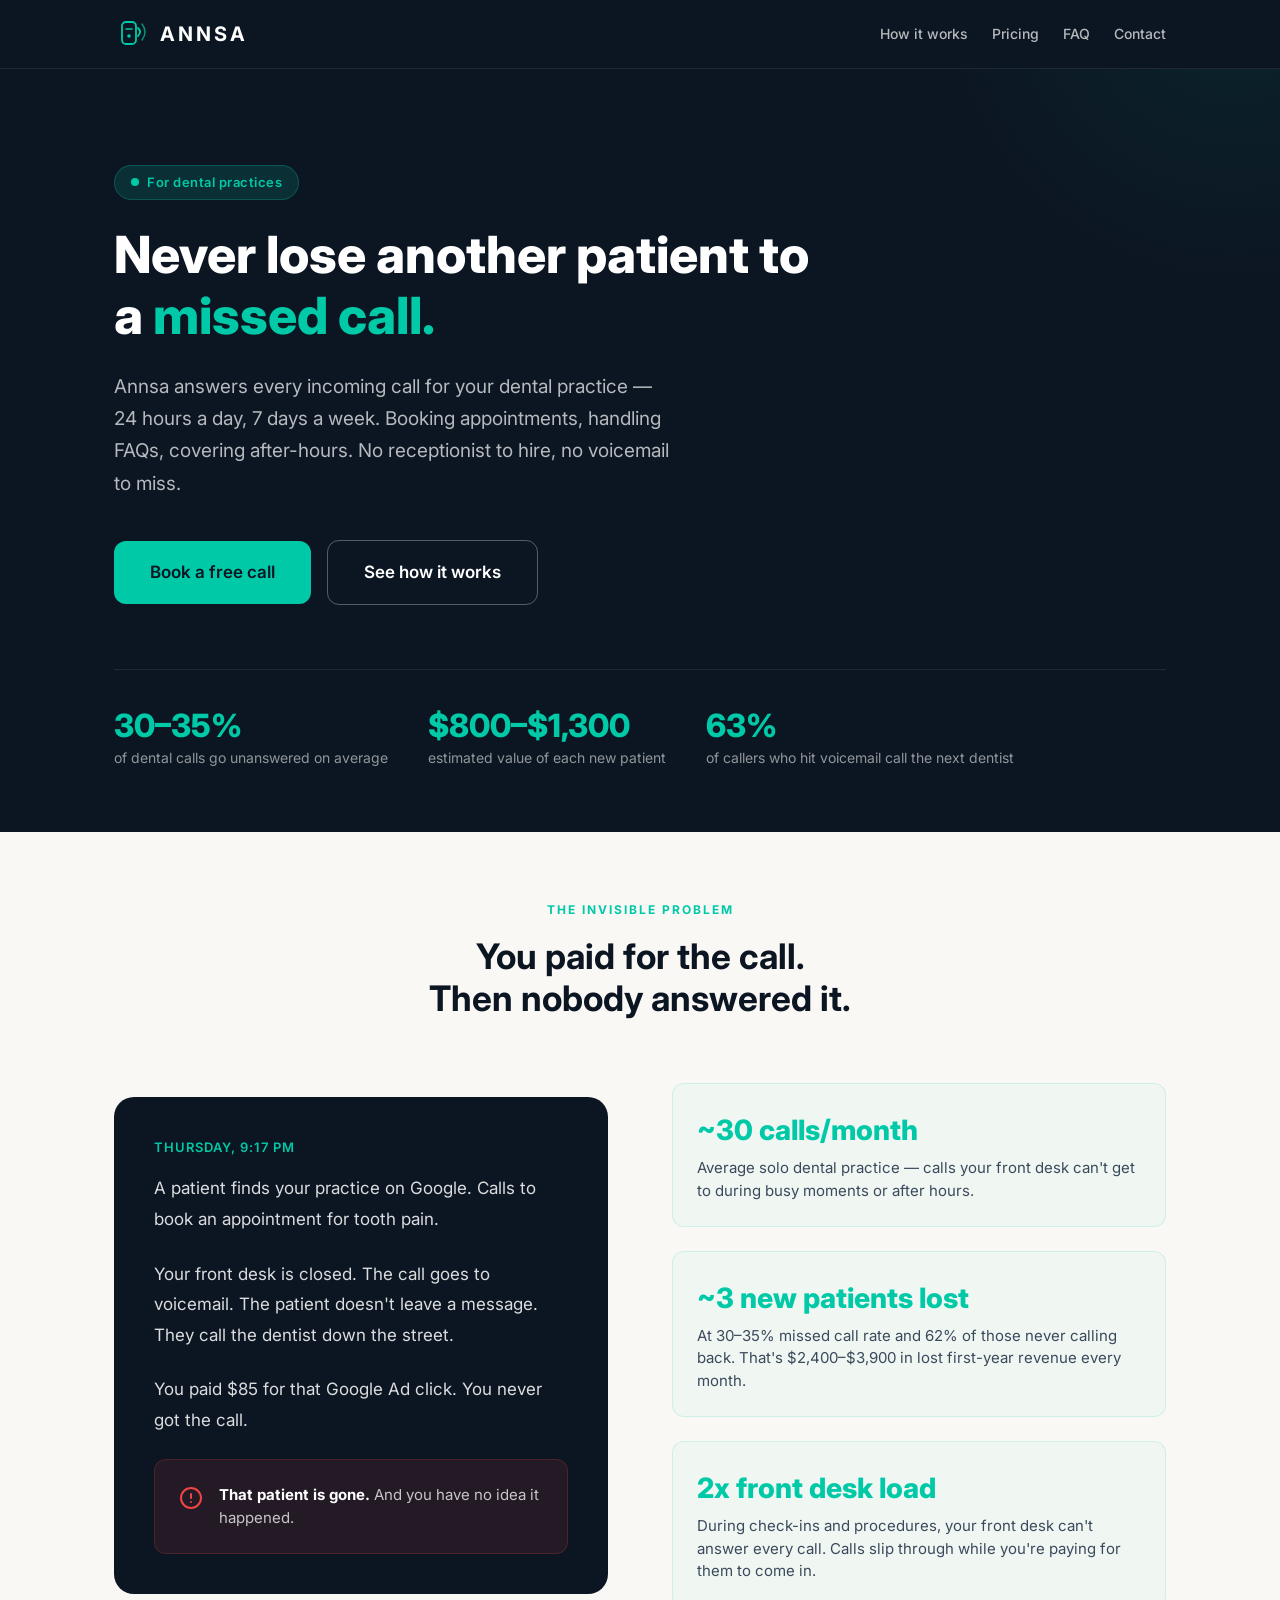
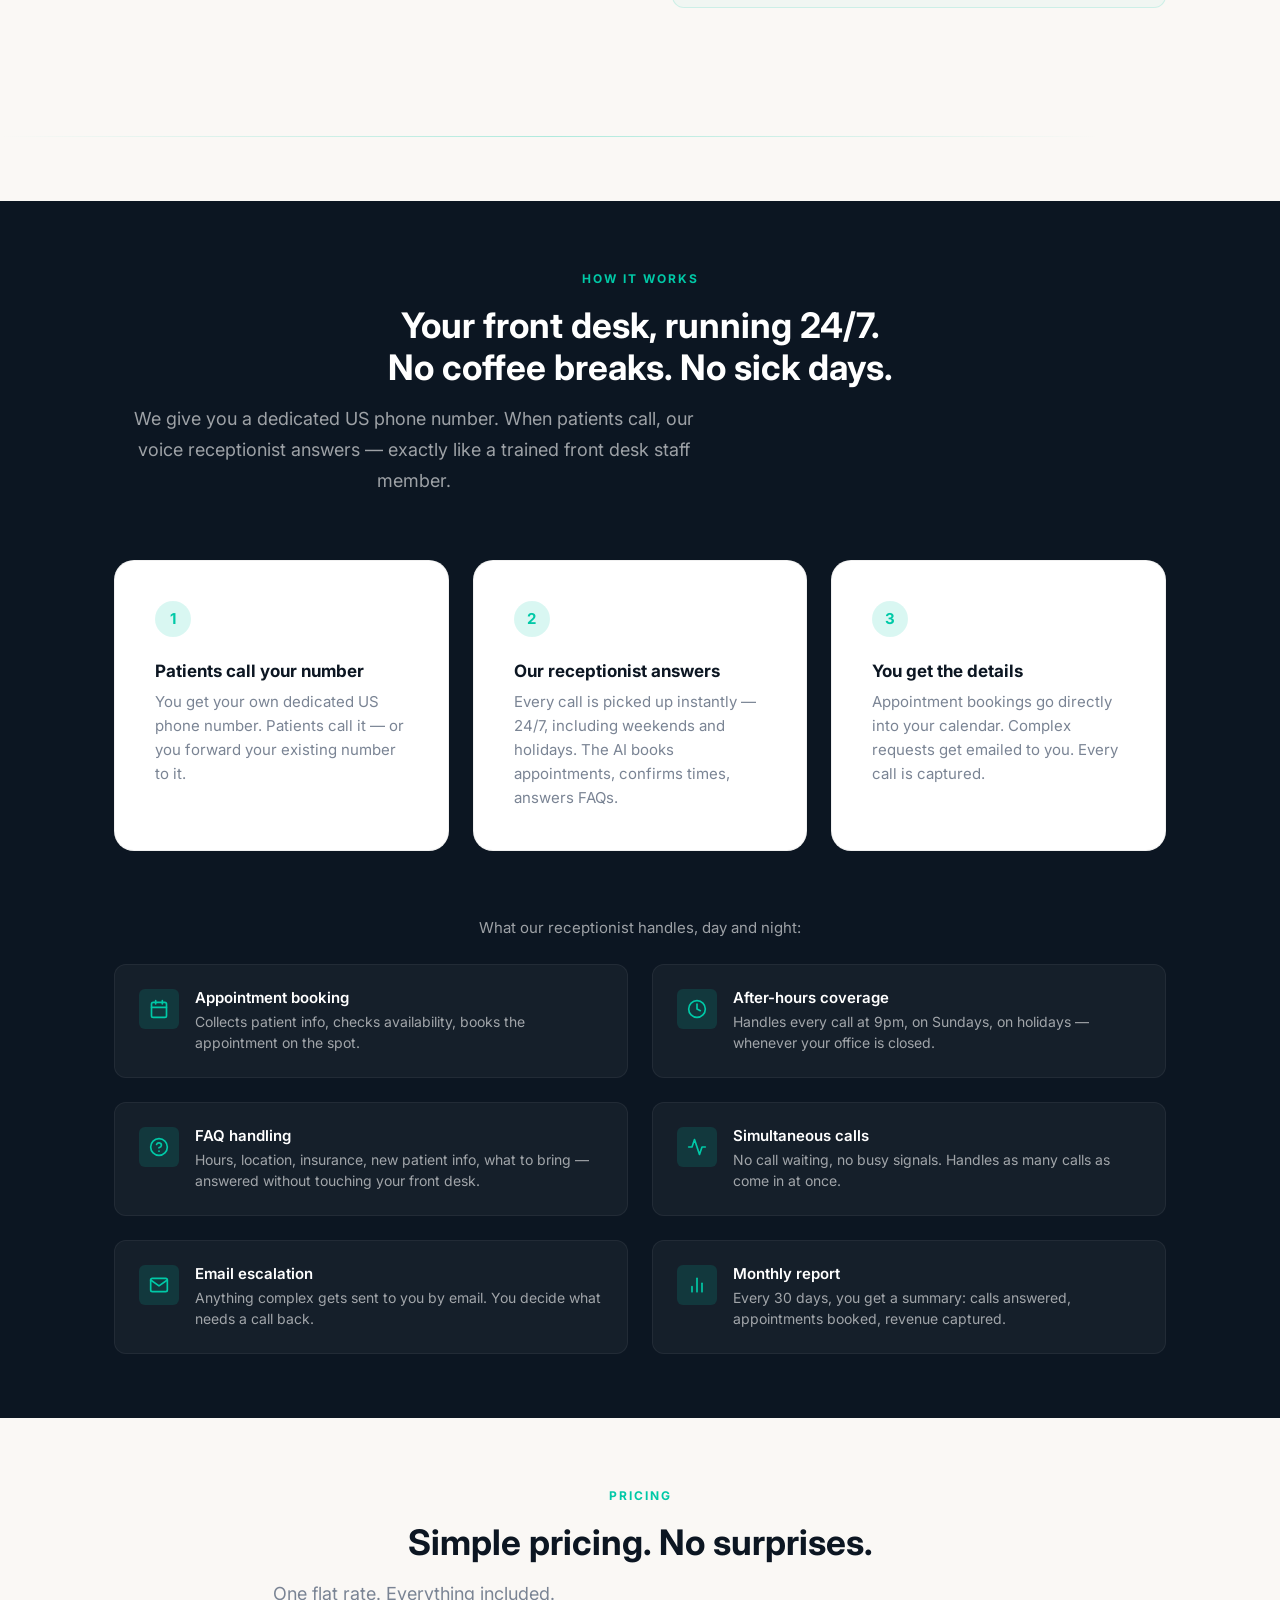
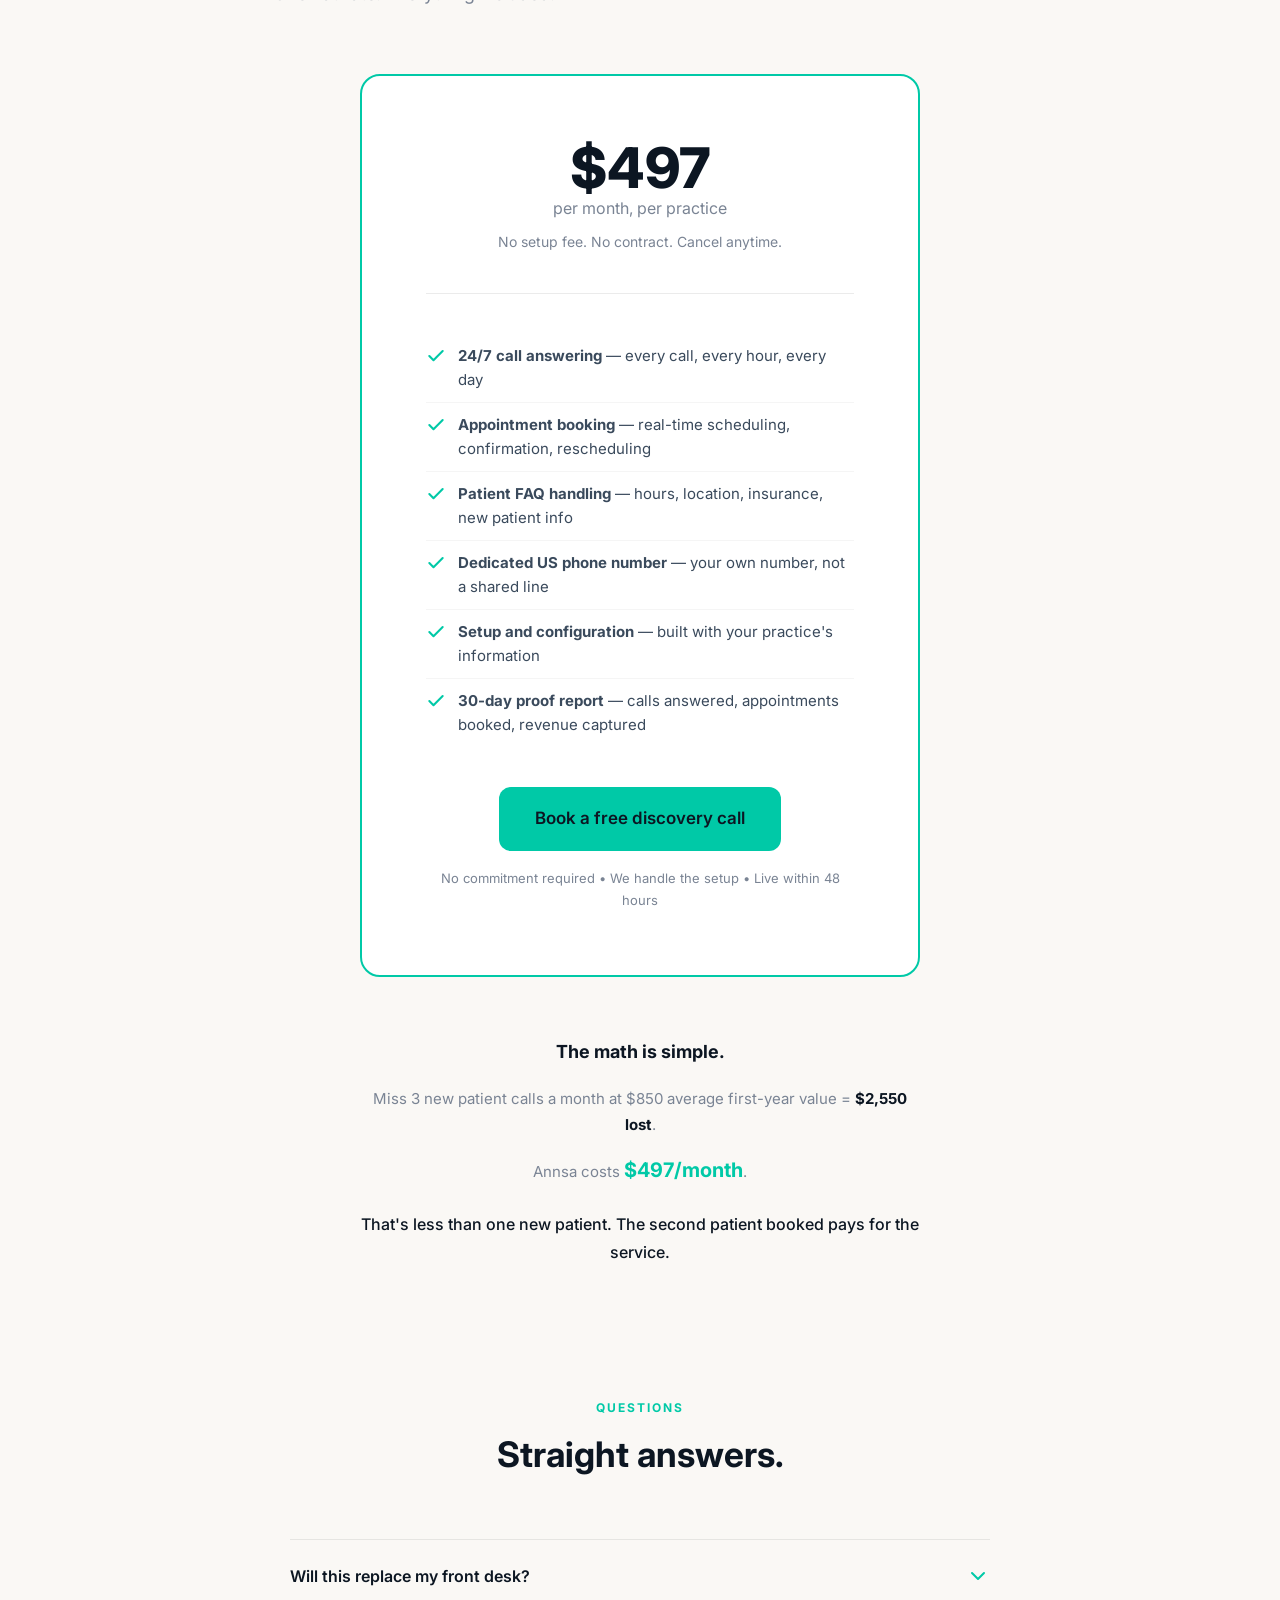
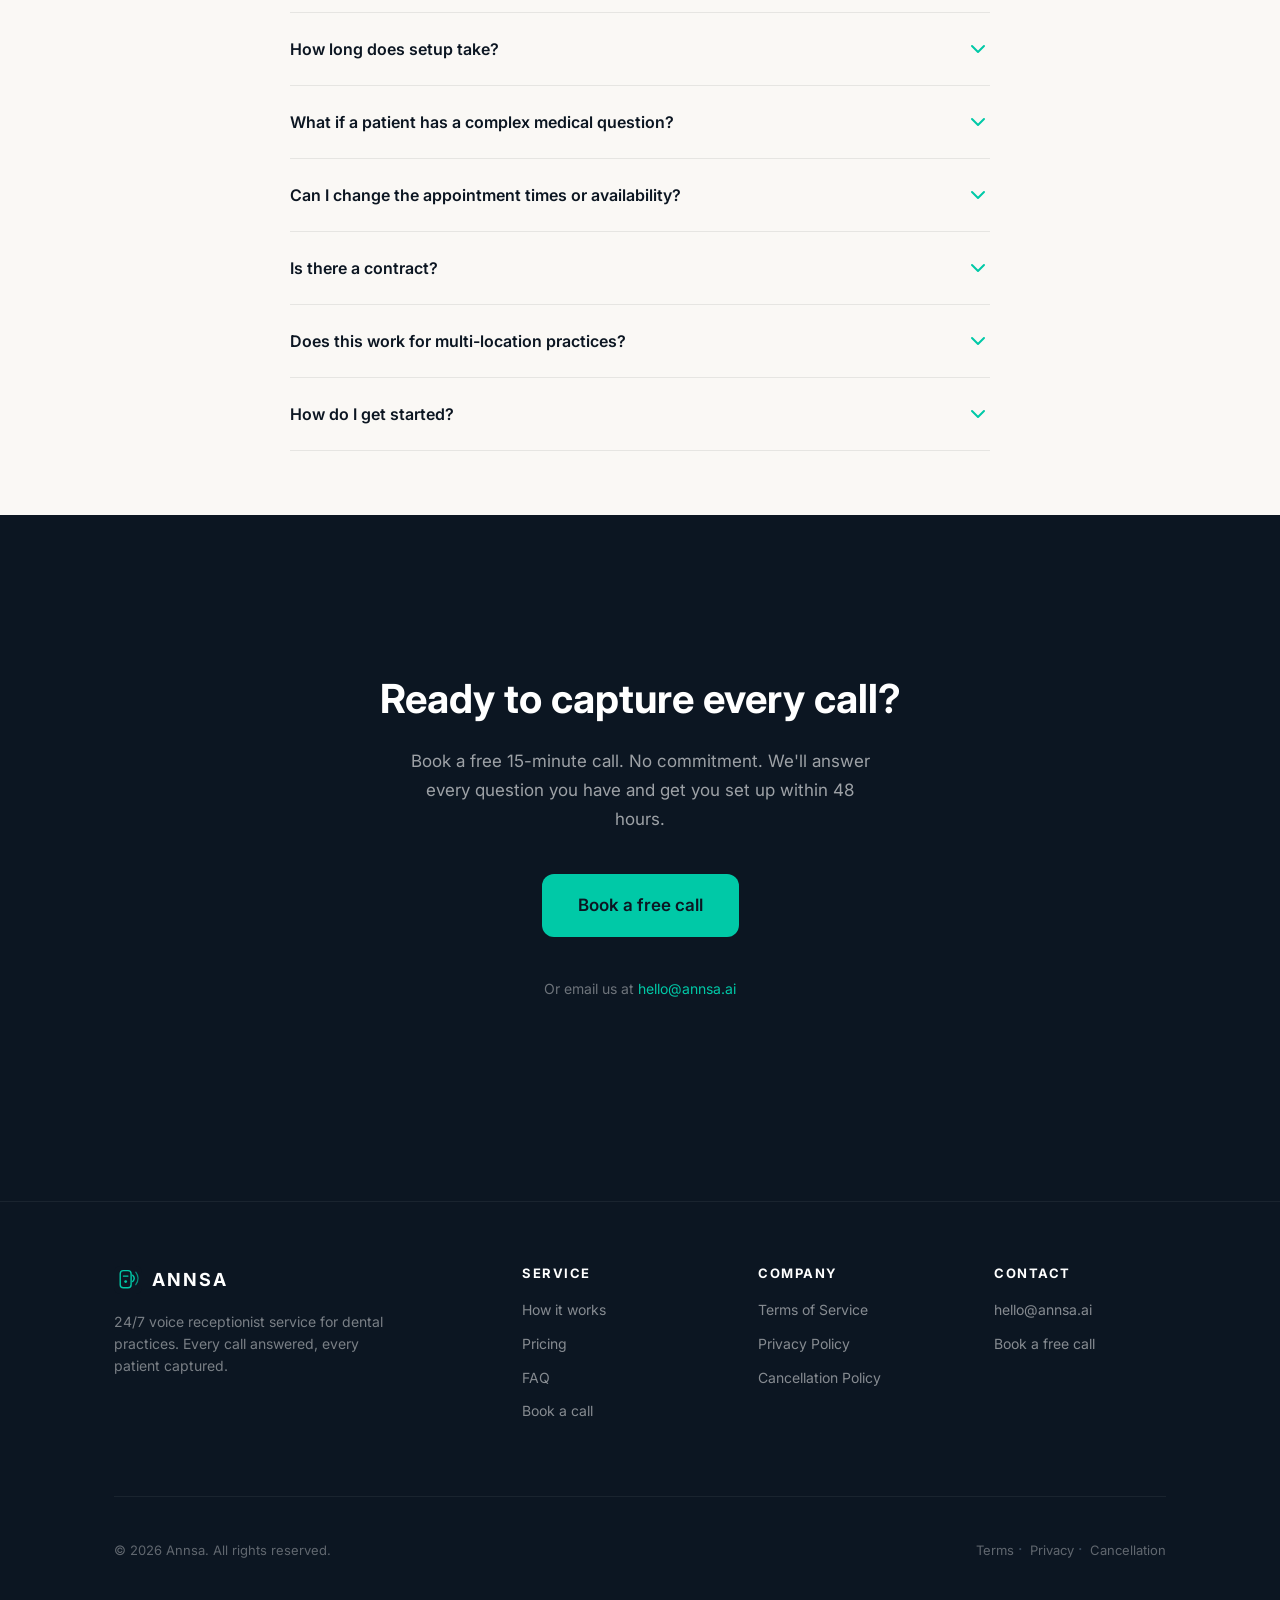
==== index.html @ 54bb69b6 "Add files via upload" ====
<!DOCTYPE html>
<html lang="en">
<head>
  <meta charset="UTF-8">
  <meta name="viewport" content="width=device-width, initial-scale=1.0">
  <title>Annsa — 24/7 Voice Receptionist for Dental Practices</title>
  <meta name="description" content="Every call answered for your dental practice — 24 hours a day, 7 days a week. Book appointments, handle FAQs, cover after-hours. No staff needed. $497/month.">
  <link rel="stylesheet" href="styles.css">

  <!-- Favicon -->
  <link rel="icon" type="image/svg+xml" href="data:image/svg+xml,<svg xmlns='http://www.w3.org/2000/svg' viewBox='0 0 32 32'><rect width='32' height='32' fill='%230C1622' rx='6'/><rect x='6' y='4' width='12' height='20' rx='3' fill='none' stroke='%2300C9A7' stroke-width='1.5'/><path d='M20 10 Q23 14 20 18' fill='none' stroke='%2300C9A7' stroke-width='1.5' stroke-linecap='round'/></svg>">

  <!-- Open Graph -->
  <meta property="og:title" content="Annsa — 24/7 Voice Receptionist for Dental Practices">
  <meta property="og:description" content="Every call answered, every patient captured. $497/month flat rate.">
  <meta property="og:type" content="website">

  <!-- Schema.org markup -->
  <script type="application/ld+json">
  {
    "@context": "https://schema.org",
    "@type": "Service",
    "name": "Annsa — 24/7 Voice Receptionist for Dental Practices",
    "description": "AI-powered voice receptionist service for dental practices. Handles appointment booking, patient FAQs, and after-hours calls 24/7.",
    "offers": {
      "@type": "Offer",
      "price": "497",
      "priceCurrency": "USD",
      "billingIncrement": "P1M"
    }
  }
  </script>
</head>
<body>

  <!-- ============================================
       HEADER
       ============================================ -->
  <header class="site-header">
    <div class="container">
      <div class="site-header__inner">
        <a href="index.html" class="site-header__logo">
          <svg class="site-header__logo-icon" viewBox="0 0 36 36" fill="none" xmlns="http://www.w3.org/2000/svg">
            <rect width="36" height="36" fill="#0C1622" rx="8"/>
            <rect x="8" y="6" width="14" height="22" rx="4" fill="none" stroke="#00C9A7" stroke-width="1.8"/>
            <line x1="12" y1="13" x2="18" y2="13" stroke="#00C9A7" stroke-width="1.5" stroke-linecap="round"/>
            <circle cx="15" cy="20" r="1.8" fill="#00C9A7"/>
            <path d="M24 12 Q28 16 24 20" fill="none" stroke="#00C9A7" stroke-width="1.8" stroke-linecap="round"/>
            <path d="M28 8 Q34 16 28 24" fill="none" stroke="#00C9A7" stroke-width="1.5" stroke-linecap="round" opacity="0.7"/>
          </svg>
          <span class="site-header__logo-text">Annsa</span>
        </a>
        <nav class="site-header__nav">
          <a href="#how-it-works">How it works</a>
          <a href="#pricing">Pricing</a>
          <a href="#faq">FAQ</a>
          <a href="mailto:hello@annsa.ai">Contact</a>
        </nav>
      </div>
    </div>
  </header>

  <!-- ============================================
       HERO SECTION
       ============================================ -->
  <section class="hero">
    <div class="container">
      <div class="hero__eyebrow">
        <span class="hero__eyebrow-dot"></span>
        <span class="hero__eyebrow-text">For dental practices</span>
      </div>

      <h1 class="hero__headline">
        Never lose another patient to a <em>missed call.</em>
      </h1>

      <p class="hero__subheadline">
        Annsa answers every incoming call for your dental practice — 24 hours a day, 7 days a week. Booking appointments, handling FAQs, covering after-hours. No receptionist to hire, no voicemail to miss.
      </p>

      <div class="btn-group">
        <a href="mailto:hello@annsa.ai" class="btn btn--primary btn--lg">
          Book a free call
        </a>
        <a href="#how-it-works" class="btn btn--outline btn--lg">
          See how it works
        </a>
      </div>

      <div class="hero__stats">
        <div class="hero__stat">
          <div class="hero__stat-value">30–35%</div>
          <div class="hero__stat-label">of dental calls go unanswered on average</div>
        </div>
        <div class="hero__stat">
          <div class="hero__stat-value">$800–$1,300</div>
          <div class="hero__stat-label">estimated value of each new patient</div>
        </div>
        <div class="hero__stat">
          <div class="hero__stat-value">63%</div>
          <div class="hero__stat-label">of callers who hit voicemail call the next dentist</div>
        </div>
      </div>
    </div>
  </section>

  <!-- ============================================
       PROBLEM SECTION
       ============================================ -->
  <section class="section" id="problem">
    <div class="container">
      <div class="section__header text-center mb-xl">
        <span class="section__label">The invisible problem</span>
        <h2 class="section__title">You paid for the call.<br>Then nobody answered it.</h2>
      </div>

      <div class="problem-grid">
        <!-- Left: Scenario -->
        <div class="problem-scenario">
          <div class="problem-scenario__time">Thursday, 9:17 PM</div>
          <p>
            A patient finds your practice on Google. Calls to book an appointment for tooth pain.
          </p>
          <p>
            Your front desk is closed. The call goes to voicemail. The patient doesn't leave a message. They call the dentist down the street.
          </p>
          <p>
            You paid $85 for that Google Ad click. You never got the call.
          </p>
          <div class="problem-scenario__outcome">
            <svg class="problem-scenario__outcome-icon" viewBox="0 0 24 24" fill="none" stroke="currentColor" stroke-width="2" stroke-linecap="round" stroke-linejoin="round">
              <circle cx="12" cy="12" r="10"/><line x1="12" y1="8" x2="12" y2="12"/><line x1="12" y1="16" x2="12.01" y2="16"/>
            </svg>
            <span class="problem-scenario__outcome-text">
              <strong style="color: white;">That patient is gone.</strong> And you have no idea it happened.
            </span>
          </div>
        </div>

        <!-- Right: Stats -->
        <div class="problem-stats">
          <div class="problem-stat">
            <div class="problem-stat__value">~30 calls/month</div>
            <p class="problem-stat__desc">Average solo dental practice — calls your front desk can't get to during busy moments or after hours.</p>
          </div>
          <div class="problem-stat">
            <div class="problem-stat__value">~3 new patients lost</div>
            <p class="problem-stat__desc">At 30–35% missed call rate and 62% of those never calling back. That's $2,400–$3,900 in lost first-year revenue every month.</p>
          </div>
          <div class="problem-stat">
            <div class="problem-stat__value">2x front desk load</div>
            <p class="problem-stat__desc">During check-ins and procedures, your front desk can't answer every call. Calls slip through while you're paying for them to come in.</p>
          </div>
        </div>
      </div>
    </div>
  </section>

  <div class="divider container"></div>

  <!-- ============================================
       HOW IT WORKS
       ============================================ -->
  <section class="section section--dark" id="how-it-works">
    <div class="container">
      <div class="section__header text-center mb-xl">
        <span class="section__label">How it works</span>
        <h2 class="section__title">Your front desk, running 24/7.<br>No coffee breaks. No sick days.</h2>
        <p class="section__subtitle">
          We give you a dedicated US phone number. When patients call, our voice receptionist answers — exactly like a trained front desk staff member.
        </p>
      </div>

      <div class="steps-grid">
        <div class="step-card">
          <div class="step-card__number">1</div>
          <h3 class="step-card__title">Patients call your number</h3>
          <p class="step-card__desc">You get your own dedicated US phone number. Patients call it — or you forward your existing number to it.</p>
        </div>
        <div class="step-card">
          <div class="step-card__number">2</div>
          <h3 class="step-card__title">Our receptionist answers</h3>
          <p class="step-card__desc">Every call is picked up instantly — 24/7, including weekends and holidays. The AI books appointments, confirms times, answers FAQs.</p>
        </div>
        <div class="step-card">
          <div class="step-card__number">3</div>
          <h3 class="step-card__title">You get the details</h3>
          <p class="step-card__desc">Appointment bookings go directly into your calendar. Complex requests get emailed to you. Every call is captured.</p>
        </div>
      </div>

      <!-- Features -->
      <div class="mt-xl">
        <p class="text-center text-white" style="margin-bottom: var(--space-md); font-size: 0.9375rem; color: rgba(255,255,255,0.6);">What our receptionist handles, day and night:</p>
        <div class="features-grid">
          <div class="feature-item">
            <div class="feature-item__icon">
              <svg width="20" height="20" viewBox="0 0 24 24" fill="none" stroke="currentColor" stroke-width="2" stroke-linecap="round" stroke-linejoin="round">
                <rect x="3" y="4" width="18" height="18" rx="2" ry="2"/><line x1="16" y1="2" x2="16" y2="6"/><line x1="8" y1="2" x2="8" y2="6"/><line x1="3" y1="10" x2="21" y2="10"/>
              </svg>
            </div>
            <div class="feature-item__content">
              <h4>Appointment booking</h4>
              <p>Collects patient info, checks availability, books the appointment on the spot.</p>
            </div>
          </div>
          <div class="feature-item">
            <div class="feature-item__icon">
              <svg width="20" height="20" viewBox="0 0 24 24" fill="none" stroke="currentColor" stroke-width="2" stroke-linecap="round" stroke-linejoin="round">
                <circle cx="12" cy="12" r="10"/><polyline points="12 6 12 12 16 14"/>
              </svg>
            </div>
            <div class="feature-item__content">
              <h4>After-hours coverage</h4>
              <p>Handles every call at 9pm, on Sundays, on holidays — whenever your office is closed.</p>
            </div>
          </div>
          <div class="feature-item">
            <div class="feature-item__icon">
              <svg width="20" height="20" viewBox="0 0 24 24" fill="none" stroke="currentColor" stroke-width="2" stroke-linecap="round" stroke-linejoin="round">
                <circle cx="12" cy="12" r="10"/><path d="M9.09 9a3 3 0 0 1 5.83 1c0 2-3 3-3 3"/><line x1="12" y1="17" x2="12.01" y2="17"/>
              </svg>
            </div>
            <div class="feature-item__content">
              <h4>FAQ handling</h4>
              <p>Hours, location, insurance, new patient info, what to bring — answered without touching your front desk.</p>
            </div>
          </div>
          <div class="feature-item">
            <div class="feature-item__icon">
              <svg width="20" height="20" viewBox="0 0 24 24" fill="none" stroke="currentColor" stroke-width="2" stroke-linecap="round" stroke-linejoin="round">
                <polyline points="22 12 18 12 15 21 9 3 6 12 2 12"/>
              </svg>
            </div>
            <div class="feature-item__content">
              <h4>Simultaneous calls</h4>
              <p>No call waiting, no busy signals. Handles as many calls as come in at once.</p>
            </div>
          </div>
          <div class="feature-item">
            <div class="feature-item__icon">
              <svg width="20" height="20" viewBox="0 0 24 24" fill="none" stroke="currentColor" stroke-width="2" stroke-linecap="round" stroke-linejoin="round">
                <path d="M4 4h16c1.1 0 2 .9 2 2v12c0 1.1-.9 2-2 2H4c-1.1 0-2-.9-2-2V6c0-1.1.9-2 2-2z"/><polyline points="22,6 12,13 2,6"/>
              </svg>
            </div>
            <div class="feature-item__content">
              <h4>Email escalation</h4>
              <p>Anything complex gets sent to you by email. You decide what needs a call back.</p>
            </div>
          </div>
          <div class="feature-item">
            <div class="feature-item__icon">
              <svg width="20" height="20" viewBox="0 0 24 24" fill="none" stroke="currentColor" stroke-width="2" stroke-linecap="round" stroke-linejoin="round">
                <line x1="18" y1="20" x2="18" y2="10"/><line x1="12" y1="20" x2="12" y2="4"/><line x1="6" y1="20" x2="6" y2="14"/>
              </svg>
            </div>
            <div class="feature-item__content">
              <h4>Monthly report</h4>
              <p>Every 30 days, you get a summary: calls answered, appointments booked, revenue captured.</p>
            </div>
          </div>
        </div>
      </div>
    </div>
  </section>

  <!-- ============================================
       PRICING SECTION
       ============================================ -->
  <section class="section" id="pricing">
    <div class="container">
      <div class="section__header text-center mb-xl">
        <span class="section__label">Pricing</span>
        <h2 class="section__title">Simple pricing. No surprises.</h2>
        <p class="section__subtitle">One flat rate. Everything included.</p>
      </div>

      <div class="pricing-card">
        <div class="pricing-card__price">
          <div class="pricing-card__amount">$497</div>
          <div class="pricing-card__period">per month, per practice</div>
          <p class="pricing-card__note">No setup fee. No contract. Cancel anytime.</p>
        </div>

        <ul class="pricing-includes">
          <li>
            <svg class="pricing-includes__check" viewBox="0 0 24 24" fill="none" stroke="currentColor" stroke-width="2.5" stroke-linecap="round" stroke-linejoin="round">
              <polyline points="20 6 9 17 4 12"/>
            </svg>
            <span><strong>24/7 call answering</strong> — every call, every hour, every day</span>
          </li>
          <li>
            <svg class="pricing-includes__check" viewBox="0 0 24 24" fill="none" stroke="currentColor" stroke-width="2.5" stroke-linecap="round" stroke-linejoin="round">
              <polyline points="20 6 9 17 4 12"/>
            </svg>
            <span><strong>Appointment booking</strong> — real-time scheduling, confirmation, rescheduling</span>
          </li>
          <li>
            <svg class="pricing-includes__check" viewBox="0 0 24 24" fill="none" stroke="currentColor" stroke-width="2.5" stroke-linecap="round" stroke-linejoin="round">
              <polyline points="20 6 9 17 4 12"/>
            </svg>
            <span><strong>Patient FAQ handling</strong> — hours, location, insurance, new patient info</span>
          </li>
          <li>
            <svg class="pricing-includes__check" viewBox="0 0 24 24" fill="none" stroke="currentColor" stroke-width="2.5" stroke-linecap="round" stroke-linejoin="round">
              <polyline points="20 6 9 17 4 12"/>
            </svg>
            <span><strong>Dedicated US phone number</strong> — your own number, not a shared line</span>
          </li>
          <li>
            <svg class="pricing-includes__check" viewBox="0 0 24 24" fill="none" stroke="currentColor" stroke-width="2.5" stroke-linecap="round" stroke-linejoin="round">
              <polyline points="20 6 9 17 4 12"/>
            </svg>
            <span><strong>Setup and configuration</strong> — built with your practice's information</span>
          </li>
          <li>
            <svg class="pricing-includes__check" viewBox="0 0 24 24" fill="none" stroke="currentColor" stroke-width="2.5" stroke-linecap="round" stroke-linejoin="round">
              <polyline points="20 6 9 17 4 12"/>
            </svg>
            <span><strong>30-day proof report</strong> — calls answered, appointments booked, revenue captured</span>
          </li>
        </ul>

        <div class="pricing-card__cta">
          <a href="mailto:hello@annsa.ai" class="btn btn--primary btn--lg">
            Book a free discovery call
          </a>
          <p class="pricing-friction">
            No commitment required &bull; We handle the setup &bull; Live within 48 hours
          </p>
        </div>
      </div>

      <!-- The math -->
      <div class="mt-xl text-center" style="max-width: 560px; margin-left: auto; margin-right: auto;">
        <h3 style="margin-bottom: var(--space-md); font-size: 1.125rem;">The math is simple.</h3>
        <p style="color: var(--warm-gray); font-size: 0.9375rem; margin-bottom: var(--space-sm);">
          Miss 3 new patient calls a month at $850 average first-year value = <strong style="color: var(--deep-ink);">$2,550 lost</strong>.
        </p>
        <p style="color: var(--warm-gray); font-size: 0.9375rem; margin-bottom: var(--space-md);">
          Annsa costs <strong style="color: var(--teal); font-size: 1.25rem;">$497/month</strong>.
        </p>
        <p style="color: var(--deep-ink); font-size: 1rem; font-weight: 500;">
          That's less than one new patient. The second patient booked pays for the service.
        </p>
      </div>
    </div>
  </section>

  <!-- ============================================
       FAQ SECTION
       ============================================ -->
  <section class="section" id="faq">
    <div class="container">
      <div class="section__header text-center mb-xl">
        <span class="section__label">Questions</span>
        <h2 class="section__title">Straight answers.</h2>
      </div>

      <div class="faq-list">
        <div class="faq-item">
          <button class="faq-item__question" onclick="toggleFaq(this)">
            <span class="faq-item__question-text">Will this replace my front desk?</span>
            <svg class="faq-item__toggle" viewBox="0 0 24 24" fill="none" stroke="currentColor" stroke-width="2" stroke-linecap="round" stroke-linejoin="round">
              <polyline points="6 9 12 15 18 9"/>
            </svg>
          </button>
          <div class="faq-item__answer">
            <p>No. Our receptionist handles the calls your front desk can't get to — during busy moments, lunch, and after hours. Your front desk handles in-person patients. The two work together.</p>
          </div>
        </div>

        <div class="faq-item">
          <button class="faq-item__question" onclick="toggleFaq(this)">
            <span class="faq-item__question-text">How long does setup take?</span>
            <svg class="faq-item__toggle" viewBox="0 0 24 24" fill="none" stroke="currentColor" stroke-width="2" stroke-linecap="round" stroke-linejoin="round">
              <polyline points="6 9 12 15 18 9"/>
            </svg>
          </button>
          <div class="faq-item__answer">
            <p>We review your current setup, build your practice's knowledge file, and get your number live within 48 hours of payment. You don't need to change anything on your end.</p>
          </div>
        </div>

        <div class="faq-item">
          <button class="faq-item__question" onclick="toggleFaq(this)">
            <span class="faq-item__question-text">What if a patient has a complex medical question?</span>
            <svg class="faq-item__toggle" viewBox="0 0 24 24" fill="none" stroke="currentColor" stroke-width="2" stroke-linecap="round" stroke-linejoin="round">
              <polyline points="6 9 12 15 18 9"/>
            </svg>
          </button>
          <div class="faq-item__answer">
            <p>The receptionist handles common dental questions and booking flows. Anything clinical or unusual gets emailed to you directly — you decide what needs a call back.</p>
          </div>
        </div>

        <div class="faq-item">
          <button class="faq-item__question" onclick="toggleFaq(this)">
            <span class="faq-item__question-text">Can I change the appointment times or availability?</span>
            <svg class="faq-item__toggle" viewBox="0 0 24 24" fill="none" stroke="currentColor" stroke-width="2" stroke-linecap="round" stroke-linejoin="round">
              <polyline points="6 9 12 15 18 9"/>
            </svg>
          </button>
          <div class="faq-item__answer">
            <p>Yes. Your knowledge file is built from your practice's actual schedule. Any changes to hours, services, or appointment types can be updated anytime — just email us.</p>
          </div>
        </div>

        <div class="faq-item">
          <button class="faq-item__question" onclick="toggleFaq(this)">
            <span class="faq-item__question-text">Is there a contract?</span>
            <svg class="faq-item__toggle" viewBox="0 0 24 24" fill="none" stroke="currentColor" stroke-width="2" stroke-linecap="round" stroke-linejoin="round">
              <polyline points="6 9 12 15 18 9"/>
            </svg>
          </button>
          <div class="faq-item__answer">
            <p>No. It's month-to-month. If it's not working for your practice, cancel anytime — no questions asked, no penalties.</p>
          </div>
        </div>

        <div class="faq-item">
          <button class="faq-item__question" onclick="toggleFaq(this)">
            <span class="faq-item__question-text">Does this work for multi-location practices?</span>
            <svg class="faq-item__toggle" viewBox="0 0 24 24" fill="none" stroke="currentColor" stroke-width="2" stroke-linecap="round" stroke-linejoin="round">
              <polyline points="6 9 12 15 18 9"/>
            </svg>
          </button>
          <div class="faq-item__answer">
            <p>For now, Annsa is optimized for single-location practices with one to three dentists. If you have multiple locations, reach out — we'll figure out what makes sense for your situation.</p>
          </div>
        </div>

        <div class="faq-item">
          <button class="faq-item__question" onclick="toggleFaq(this)">
            <span class="faq-item__question-text">How do I get started?</span>
            <svg class="faq-item__toggle" viewBox="0 0 24 24" fill="none" stroke="currentColor" stroke-width="2" stroke-linecap="round" stroke-linejoin="round">
              <polyline points="6 9 12 15 18 9"/>
            </svg>
          </button>
          <div class="faq-item__answer">
            <p>Send us an email at <a href="mailto:hello@annsa.ai">hello@annsa.ai</a> with your practice name and a good time for a 15-minute call. We'll walk you through how it works and get you set up within 48 hours of payment.</p>
          </div>
        </div>
      </div>
    </div>
  </section>

  <!-- ============================================
       FINAL CTA
       ============================================ -->
  <section class="section section--dark">
    <div class="container">
      <div class="final-cta">
        <h2>Ready to capture every call?</h2>
        <p>Book a free 15-minute call. No commitment. We'll answer every question you have and get you set up within 48 hours.</p>
        <div class="btn-group" style="justify-content: center;">
          <a href="mailto:hello@annsa.ai" class="btn btn--primary btn--lg">
            Book a free call
          </a>
        </div>
        <p style="margin-top: var(--space-lg); font-size: 0.875rem; color: rgba(255,255,255,0.4);">
          Or email us at <a href="mailto:hello@annsa.ai" style="color: var(--teal);">hello@annsa.ai</a>
        </p>
      </div>
    </div>
  </section>

  <!-- ============================================
       FOOTER
       ============================================ -->
  <footer class="site-footer">
    <div class="container">
      <div class="site-footer__grid">
        <div class="footer-brand">
          <div class="footer-brand__logo">
            <svg width="28" height="28" viewBox="0 0 36 36" fill="none" xmlns="http://www.w3.org/2000/svg">
              <rect width="36" height="36" fill="#0C1622" rx="8"/>
              <rect x="8" y="6" width="14" height="22" rx="4" fill="none" stroke="#00C9A7" stroke-width="1.8"/>
              <line x1="12" y1="13" x2="18" y2="13" stroke="#00C9A7" stroke-width="1.5" stroke-linecap="round"/>
              <circle cx="15" cy="20" r="1.8" fill="#00C9A7"/>
              <path d="M24 12 Q28 16 24 20" fill="none" stroke="#00C9A7" stroke-width="1.8" stroke-linecap="round"/>
              <path d="M28 8 Q34 16 28 24" fill="none" stroke="#00C9A7" stroke-width="1.5" stroke-linecap="round" opacity="0.7"/>
            </svg>
            <span class="footer-brand__name">ANNSA</span>
          </div>
          <p class="footer-brand__desc">24/7 voice receptionist service for dental practices. Every call answered, every patient captured.</p>
        </div>

        <div class="footer-col">
          <h4>Service</h4>
          <ul>
            <li><a href="#how-it-works">How it works</a></li>
            <li><a href="#pricing">Pricing</a></li>
            <li><a href="#faq">FAQ</a></li>
            <li><a href="mailto:hello@annsa.ai">Book a call</a></li>
          </ul>
        </div>

        <div class="footer-col">
          <h4>Company</h4>
          <ul>
            <li><a href="terms.html">Terms of Service</a></li>
            <li><a href="privacy.html">Privacy Policy</a></li>
            <li><a href="refund.html">Cancellation Policy</a></li>
          </ul>
        </div>

        <div class="footer-col">
          <h4>Contact</h4>
          <ul>
            <li><a href="mailto:hello@annsa.ai">hello@annsa.ai</a></li>
            <li><a href="mailto:hello@annsa.ai">Book a free call</a></li>
          </ul>
        </div>
      </div>

      <div class="footer-bottom">
        <p>&copy; 2026 Annsa. All rights reserved.</p>
        <div>
          <a href="terms.html">Terms</a>&nbsp;&middot;&nbsp;
          <a href="privacy.html">Privacy</a>&nbsp;&middot;&nbsp;
          <a href="refund.html">Cancellation</a>
        </div>
      </div>
    </div>
  </footer>

  <!-- ============================================
       FAQ TOGGLE SCRIPT
       ============================================ -->
  <script>
    function toggleFaq(button) {
      const answer = button.nextElementSibling;
      const isOpen = answer.classList.contains('open');

      // Close all others
      document.querySelectorAll('.faq-item__answer').forEach(a => a.classList.remove('open'));
      document.querySelectorAll('.faq-item__toggle').forEach(t => {
        t.style.transform = 'rotate(0deg)';
      });

      // Toggle this one
      if (!isOpen) {
        answer.classList.add('open');
        button.querySelector('.faq-item__toggle').style.transform = 'rotate(180deg)';
      }
    }

    // Smooth scroll for anchor links
    document.querySelectorAll('a[href^="#"]').forEach(anchor => {
      anchor.addEventListener('click', function (e) {
        const target = document.querySelector(this.getAttribute('href'));
        if (target) {
          e.preventDefault();
          target.scrollIntoView({ behavior: 'smooth', block: 'start' });
        }
      });
    });
  </script>

</body>
</html>
---- styles.css ----
/* ============================================
   ANNSA — Brand Styles
   Colors from THEME.md (v2.0)
   Brand: Annsa — 24/7 Voice Receptionist for Dental Practices
   ============================================ */

/* Google Fonts */
@import url('https://fonts.googleapis.com/css2?family=Inter:wght@400;500;600;700;800&display=swap');

/* ============================================
   CSS CUSTOM PROPERTIES (Design Tokens)
   ============================================ */
:root {
  /* Primary Dark */
  --deep-ink: #0C1622;
  --rich-slate: #192330;

  /* Accent */
  --teal: #00C9A7;
  --teal-dim: rgba(0, 201, 167, 0.15);

  /* Light Background */
  --cream: #FAF8F5;

  /* Text */
  --slate: #3A4A5C;
  --warm-gray: #7A8494;
  --white: #FFFFFF;

  /* Utility */
  --success: #22C55E;
  --warning: #F59E0B;
  --error: #EF4444;

  /* Spacing */
  --space-xs: 8px;
  --space-sm: 16px;
  --space-md: 24px;
  --space-lg: 40px;
  --space-xl: 64px;
  --space-2xl: 96px;

  /* Typography */
  --font: 'Inter', -apple-system, BlinkMacSystemFont, 'Segoe UI', sans-serif;

  /* Border radius */
  --radius-sm: 6px;
  --radius-md: 12px;
  --radius-lg: 20px;

  /* Transitions */
  --transition: 0.2s ease;
}

/* ============================================
   RESET & BASE
   ============================================ */
*, *::before, *::after {
  box-sizing: border-box;
  margin: 0;
  padding: 0;
}

html {
  scroll-behavior: smooth;
  font-size: 16px;
}

body {
  font-family: var(--font);
  color: var(--slate);
  background: var(--cream);
  line-height: 1.6;
  -webkit-font-smoothing: antialiased;
}

/* ============================================
   TYPOGRAPHY SCALE
   ============================================ */
h1, h2, h3, h4, h5, h6 {
  font-family: var(--font);
  font-weight: 700;
  line-height: 1.2;
  color: var(--deep-ink);
}

h1 { font-size: clamp(2rem, 5vw, 3.2rem); font-weight: 800; }
h2 { font-size: clamp(1.6rem, 3.5vw, 2.2rem); }
h3 { font-size: clamp(1.2rem, 2.5vw, 1.5rem); }
h4 { font-size: 1.1rem; }

p {
  color: var(--slate);
  font-size: 1.0625rem;
  line-height: 1.7;
}

a {
  color: var(--teal);
  text-decoration: none;
  transition: var(--transition);
}

a:hover {
  opacity: 0.8;
}

img {
  max-width: 100%;
  height: auto;
}

/* ============================================
   UTILITY CLASSES
   ============================================ */
.container {
  max-width: 1100px;
  margin: 0 auto;
  padding: 0 var(--space-md);
}

.container--narrow {
  max-width: 760px;
  margin: 0 auto;
  padding: 0 var(--space-md);
}

.text-center { text-align: center; }
.text-teal { color: var(--teal); }
.text-white { color: var(--white); }
.text-gray { color: var(--warm-gray); }
.text-dark { color: var(--deep-ink); }

.mt-sm { margin-top: var(--space-sm); }
.mt-md { margin-top: var(--space-md); }
.mt-lg { margin-top: var(--space-lg); }
.mt-xl { margin-top: var(--space-xl); }
.mb-sm { margin-bottom: var(--space-sm); }
.mb-md { margin-bottom: var(--space-md); }
.mb-lg { margin-bottom: var(--space-lg); }
.mb-xl { margin-bottom: var(--space-xl); }

/* ============================================
   HEADER / NAV
   ============================================ */
.site-header {
  background: var(--deep-ink);
  padding: var(--space-sm) 0;
  position: sticky;
  top: 0;
  z-index: 100;
  border-bottom: 1px solid rgba(255,255,255,0.08);
}

.site-header__inner {
  display: flex;
  align-items: center;
  justify-content: space-between;
}

.site-header__logo {
  display: flex;
  align-items: center;
  gap: 10px;
  text-decoration: none;
}

.site-header__logo-icon {
  width: 36px;
  height: 36px;
}

.site-header__logo-text {
  font-size: 1.25rem;
  font-weight: 700;
  color: var(--white);
  letter-spacing: 3px;
  text-transform: uppercase;
}

.site-header__nav {
  display: flex;
  align-items: center;
  gap: var(--space-md);
}

.site-header__nav a {
  color: rgba(255,255,255,0.7);
  font-size: 0.875rem;
  font-weight: 500;
  transition: var(--transition);
}

.site-header__nav a:hover {
  color: var(--white);
  opacity: 1;
}

.site-header__nav a.active {
  color: var(--teal);
}

@media (max-width: 640px) {
  .site-header__nav {
    gap: var(--space-sm);
  }
  .site-header__nav a {
    font-size: 0.8rem;
  }
}

/* ============================================
   HERO SECTION
   ============================================ */
.hero {
  background: var(--deep-ink);
  padding: var(--space-2xl) 0 var(--space-xl);
  position: relative;
  overflow: hidden;
}

.hero::before {
  content: '';
  position: absolute;
  top: -50%;
  right: -20%;
  width: 600px;
  height: 600px;
  background: radial-gradient(circle, rgba(0,201,167,0.08) 0%, transparent 70%);
  pointer-events: none;
}

.hero__eyebrow {
  display: inline-flex;
  align-items: center;
  gap: 8px;
  background: var(--teal-dim);
  border: 1px solid rgba(0,201,167,0.25);
  border-radius: 100px;
  padding: 6px 16px;
  margin-bottom: var(--space-md);
}

.hero__eyebrow-dot {
  width: 8px;
  height: 8px;
  background: var(--teal);
  border-radius: 50%;
  animation: pulse-dot 2s infinite;
}

@keyframes pulse-dot {
  0%, 100% { opacity: 1; }
  50% { opacity: 0.4; }
}

.hero__eyebrow-text {
  color: var(--teal);
  font-size: 0.8125rem;
  font-weight: 600;
  letter-spacing: 0.5px;
}

.hero__headline {
  color: var(--white);
  margin-bottom: var(--space-md);
  max-width: 700px;
}

.hero__headline em {
  font-style: normal;
  color: var(--teal);
}

.hero__subheadline {
  color: rgba(255,255,255,0.7);
  font-size: 1.1875rem;
  max-width: 560px;
  margin-bottom: var(--space-lg);
  line-height: 1.7;
}

.hero__stats {
  display: flex;
  flex-wrap: wrap;
  gap: var(--space-lg);
  margin-top: var(--space-xl);
  padding-top: var(--space-lg);
  border-top: 1px solid rgba(255,255,255,0.08);
}

.hero__stat {
  min-width: 140px;
}

.hero__stat-value {
  font-size: 2rem;
  font-weight: 800;
  color: var(--teal);
  line-height: 1;
  margin-bottom: 6px;
}

.hero__stat-label {
  color: rgba(255,255,255,0.55);
  font-size: 0.875rem;
  line-height: 1.4;
}

/* ============================================
   BUTTONS
   ============================================ */
.btn {
  display: inline-flex;
  align-items: center;
  justify-content: center;
  gap: 8px;
  padding: 14px 28px;
  border-radius: var(--radius-md);
  font-family: var(--font);
  font-size: 1rem;
  font-weight: 600;
  cursor: pointer;
  border: none;
  transition: var(--transition);
  text-decoration: none;
  white-space: nowrap;
}

.btn--primary {
  background: var(--teal);
  color: var(--deep-ink);
}

.btn--primary:hover {
  background: #00e0bb;
  transform: translateY(-1px);
  box-shadow: 0 8px 24px rgba(0,201,167,0.3);
  opacity: 1;
}

.btn--outline {
  background: transparent;
  color: var(--white);
  border: 1.5px solid rgba(255,255,255,0.3);
}

.btn--outline:hover {
  background: rgba(255,255,255,0.05);
  border-color: rgba(255,255,255,0.5);
  opacity: 1;
}

.btn--ghost {
  background: transparent;
  color: var(--teal);
  border: 1.5px solid var(--teal);
}

.btn--ghost:hover {
  background: var(--teal-dim);
  opacity: 1;
}

.btn--lg {
  padding: 18px 36px;
  font-size: 1.0625rem;
}

.btn--sm {
  padding: 10px 20px;
  font-size: 0.875rem;
}

.btn-group {
  display: flex;
  flex-wrap: wrap;
  gap: var(--space-sm);
  align-items: center;
}

/* ============================================
   SECTIONS
   ============================================ */
.section {
  padding: var(--space-xl) 0;
}

.section--dark {
  background: var(--deep-ink);
  color: var(--white);
}

.section--dark h2,
.section--dark h3 {
  color: var(--white);
}

.section--dark p {
  color: rgba(255,255,255,0.7);
}

.section--slate {
  background: var(--rich-slate);
}

.section--cream {
  background: var(--cream);
}

.section__header {
  margin-bottom: var(--space-xl);
}

.section__label {
  display: inline-block;
  font-size: 0.75rem;
  font-weight: 700;
  letter-spacing: 2px;
  text-transform: uppercase;
  color: var(--teal);
  margin-bottom: var(--space-sm);
}

.section__title {
  margin-bottom: var(--space-sm);
}

.section__subtitle {
  font-size: 1.125rem;
  color: var(--warm-gray);
  max-width: 600px;
}

.section--dark .section__subtitle {
  color: rgba(255,255,255,0.6);
}

/* ============================================
   PROBLEM SECTION (Homepage)
   ============================================ */
.problem-grid {
  display: grid;
  grid-template-columns: 1fr 1fr;
  gap: var(--space-xl);
  align-items: center;
}

@media (max-width: 768px) {
  .problem-grid {
    grid-template-columns: 1fr;
  }
}

.problem-scenario {
  background: var(--deep-ink);
  border-radius: var(--radius-lg);
  padding: var(--space-lg);
  color: var(--white);
}

.problem-scenario__time {
  font-size: 0.8125rem;
  font-weight: 600;
  color: var(--teal);
  letter-spacing: 1px;
  text-transform: uppercase;
  margin-bottom: var(--space-sm);
}

.problem-scenario p {
  color: rgba(255,255,255,0.85);
  font-size: 1.0625rem;
  line-height: 1.8;
  margin-bottom: var(--space-md);
}

.problem-scenario__outcome {
  display: flex;
  align-items: flex-start;
  gap: var(--space-sm);
  padding: var(--space-md);
  background: rgba(239,68,68,0.1);
  border: 1px solid rgba(239,68,68,0.2);
  border-radius: var(--radius-md);
}

.problem-scenario__outcome-icon {
  flex-shrink: 0;
  width: 24px;
  height: 24px;
  color: var(--error);
  margin-top: 2px;
}

.problem-scenario__outcome-text {
  color: rgba(255,255,255,0.75);
  font-size: 0.9375rem;
  line-height: 1.5;
}

.problem-stats {
  display: grid;
  gap: var(--space-md);
}

.problem-stat {
  padding: var(--space-md);
  border-radius: var(--radius-md);
  border: 1px solid rgba(0,201,167,0.15);
  background: rgba(0,201,167,0.04);
}

.problem-stat__value {
  font-size: 1.75rem;
  font-weight: 800;
  color: var(--teal);
  margin-bottom: 4px;
}

.problem-stat__desc {
  font-size: 0.9375rem;
  color: var(--slate);
  line-height: 1.5;
}

/* ============================================
   HOW IT WORKS (Homepage)
   ============================================ */
.steps-grid {
  display: grid;
  grid-template-columns: repeat(3, 1fr);
  gap: var(--space-md);
}

@media (max-width: 768px) {
  .steps-grid {
    grid-template-columns: 1fr;
  }
}

.step-card {
  padding: var(--space-lg);
  background: var(--white);
  border-radius: var(--radius-lg);
  border: 1px solid rgba(0,0,0,0.06);
  transition: var(--transition);
  position: relative;
}

.step-card:hover {
  box-shadow: 0 8px 32px rgba(0,0,0,0.08);
  transform: translateY(-2px);
}

.step-card__number {
  width: 36px;
  height: 36px;
  background: var(--teal-dim);
  color: var(--teal);
  border-radius: 50%;
  display: flex;
  align-items: center;
  justify-content: center;
  font-size: 0.9375rem;
  font-weight: 700;
  margin-bottom: var(--space-md);
}

.step-card .step-card__title {
  font-size: 1.0625rem;
  font-weight: 700;
  color: var(--deep-ink);
  margin-bottom: var(--space-xs);
}

.step-card .step-card__desc {
  font-size: 0.9375rem;
  color: var(--warm-gray);
  line-height: 1.6;
}

/* ============================================
   FEATURES GRID
   ============================================ */
.features-grid {
  display: grid;
  grid-template-columns: repeat(2, 1fr);
  gap: var(--space-md);
}

@media (max-width: 640px) {
  .features-grid {
    grid-template-columns: 1fr;
  }
}

.feature-item {
  display: flex;
  gap: var(--space-sm);
  padding: var(--space-md);
  border-radius: var(--radius-md);
  background: rgba(255,255,255,0.04);
  border: 1px solid rgba(255,255,255,0.06);
}

.feature-item__icon {
  flex-shrink: 0;
  width: 40px;
  height: 40px;
  background: var(--teal-dim);
  border-radius: var(--radius-sm);
  display: flex;
  align-items: center;
  justify-content: center;
  color: var(--teal);
}

.feature-item__content h4 {
  color: var(--white);
  font-size: 0.9375rem;
  font-weight: 600;
  margin-bottom: 4px;
}

.feature-item__content p {
  color: rgba(255,255,255,0.6);
  font-size: 0.875rem;
  line-height: 1.5;
}

/* ============================================
   PRICING SECTION
   ============================================ */
.pricing-card {
  background: var(--white);
  border-radius: var(--radius-lg);
  padding: var(--space-xl);
  max-width: 560px;
  margin: 0 auto;
  border: 2px solid var(--teal);
  position: relative;
}

.pricing-card__badge {
  position: absolute;
  top: -14px;
  left: 50%;
  transform: translateX(-50%);
  background: var(--teal);
  color: var(--deep-ink);
  font-size: 0.75rem;
  font-weight: 700;
  letter-spacing: 1px;
  text-transform: uppercase;
  padding: 4px 16px;
  border-radius: 100px;
}

.pricing-card__price {
  text-align: center;
  margin-bottom: var(--space-lg);
  padding-bottom: var(--space-lg);
  border-bottom: 1px solid rgba(0,0,0,0.08);
}

.pricing-card__amount {
  font-size: 3.5rem;
  font-weight: 800;
  color: var(--deep-ink);
  line-height: 1;
}

.pricing-card__period {
  font-size: 1rem;
  color: var(--warm-gray);
  font-weight: 400;
}

.pricing-card__note {
  font-size: 0.875rem;
  color: var(--warm-gray);
  margin-top: var(--space-xs);
}

.pricing-includes {
  list-style: none;
  margin-bottom: var(--space-lg);
}

.pricing-includes li {
  display: flex;
  align-items: flex-start;
  gap: 12px;
  padding: 10px 0;
  border-bottom: 1px solid rgba(0,0,0,0.04);
  font-size: 0.9375rem;
  color: var(--slate);
}

.pricing-includes li:last-child {
  border-bottom: none;
}

.pricing-includes__check {
  flex-shrink: 0;
  width: 20px;
  height: 20px;
  color: var(--teal);
  margin-top: 2px;
}

.pricing-card__cta {
  text-align: center;
}

.pricing-friction {
  text-align: center;
  margin-top: var(--space-sm);
  font-size: 0.8125rem;
  color: var(--warm-gray);
}

/* ============================================
   FAQ SECTION
   ============================================ */
.faq-list {
  max-width: 700px;
  margin: 0 auto;
}

.faq-item {
  border-bottom: 1px solid rgba(0,0,0,0.08);
  padding: var(--space-md) 0;
}

.faq-item:first-child {
  border-top: 1px solid rgba(0,0,0,0.08);
}

.faq-item__question {
  display: flex;
  justify-content: space-between;
  align-items: center;
  cursor: pointer;
  gap: var(--space-sm);
  width: 100%;
  background: none;
  border: none;
  font-family: var(--font);
  text-align: left;
  padding: 0;
}

.faq-item__question-text {
  font-size: 1rem;
  font-weight: 600;
  color: var(--deep-ink);
  line-height: 1.4;
}

.faq-item__toggle {
  flex-shrink: 0;
  width: 24px;
  height: 24px;
  color: var(--teal);
  transition: var(--transition);
}

.faq-item__answer {
  max-height: 0;
  overflow: hidden;
  transition: max-height 0.3s ease, padding 0.3s ease;
}

.faq-item__answer.open {
  max-height: 300px;
  padding-top: var(--space-sm);
}

.faq-item__answer p {
  font-size: 0.9375rem;
  color: var(--warm-gray);
  line-height: 1.6;
}

/* ============================================
   SOCIAL PROOF (Placeholder)
   ============================================ */
.proof-grid {
  display: grid;
  grid-template-columns: repeat(3, 1fr);
  gap: var(--space-md);
}

@media (max-width: 768px) {
  .proof-grid {
    grid-template-columns: 1fr;
  }
}

.proof-card {
  background: rgba(255,255,255,0.04);
  border: 1px solid rgba(255,255,255,0.08);
  border-radius: var(--radius-lg);
  padding: var(--space-lg);
}

.proof-card__placeholder {
  display: flex;
  flex-direction: column;
  align-items: center;
  justify-content: center;
  min-height: 180px;
  text-align: center;
  gap: var(--space-sm);
}

.proof-placeholder-icon {
  width: 48px;
  height: 48px;
  color: rgba(0,201,167,0.4);
}

.proof-placeholder-text {
  font-size: 0.875rem;
  color: rgba(255,255,255,0.4);
  max-width: 200px;
}

/* ============================================
   CTA SECTION
   ============================================ */
.final-cta {
  text-align: center;
  padding: var(--space-2xl) 0;
}

.final-cta h2 {
  font-size: clamp(1.8rem, 4vw, 2.5rem);
  color: var(--white);
  margin-bottom: var(--space-md);
}

.final-cta p {
  color: rgba(255,255,255,0.6);
  font-size: 1.0625rem;
  max-width: 480px;
  margin: 0 auto var(--space-lg);
}

/* ============================================
   FOOTER
   ============================================ */
.site-footer {
  background: var(--deep-ink);
  border-top: 1px solid rgba(255,255,255,0.06);
  padding: var(--space-xl) 0 var(--space-lg);
}

.site-footer__grid {
  display: grid;
  grid-template-columns: 2fr 1fr 1fr 1fr;
  gap: var(--space-xl);
  margin-bottom: var(--space-xl);
}

@media (max-width: 768px) {
  .site-footer__grid {
    grid-template-columns: 1fr 1fr;
  }
}

@media (max-width: 480px) {
  .site-footer__grid {
    grid-template-columns: 1fr;
  }
}

.footer-brand__logo {
  display: flex;
  align-items: center;
  gap: 10px;
  margin-bottom: var(--space-sm);
}

.footer-brand__name {
  font-size: 1.125rem;
  font-weight: 700;
  color: var(--white);
  letter-spacing: 2px;
}

.footer-brand__desc {
  color: rgba(255,255,255,0.45);
  font-size: 0.875rem;
  line-height: 1.6;
  max-width: 280px;
}

.footer-col h4 {
  color: var(--white);
  font-size: 0.8125rem;
  font-weight: 700;
  letter-spacing: 1.5px;
  text-transform: uppercase;
  margin-bottom: var(--space-sm);
}

.footer-col ul {
  list-style: none;
}

.footer-col ul li {
  margin-bottom: 8px;
}

.footer-col ul li a {
  color: rgba(255,255,255,0.5);
  font-size: 0.875rem;
  transition: var(--transition);
}

.footer-col ul li a:hover {
  color: var(--teal);
  opacity: 1;
}

.footer-bottom {
  border-top: 1px solid rgba(255,255,255,0.06);
  padding-top: var(--space-lg);
  display: flex;
  justify-content: space-between;
  align-items: center;
  gap: var(--space-sm);
  flex-wrap: wrap;
}

.footer-bottom p {
  color: rgba(255,255,255,0.35);
  font-size: 0.8125rem;
}

.footer-bottom a {
  color: rgba(255,255,255,0.35);
  font-size: 0.8125rem;
}

.footer-bottom a:hover {
  color: var(--teal);
  opacity: 1;
}

/* ============================================
   LEGAL PAGES SHARED
   ============================================ */
.legal-hero {
  background: var(--deep-ink);
  padding: var(--space-xl) 0;
  text-align: center;
}

.legal-hero h1 {
  color: var(--white);
  margin-bottom: var(--space-xs);
}

.legal-hero p {
  color: rgba(255,255,255,0.5);
  font-size: 0.9375rem;
}

.legal-content {
  padding: var(--space-xl) 0;
}

.legal-content .container--narrow {
  max-width: 740px;
}

.legal-content h2 {
  font-size: 1.375rem;
  margin-top: var(--space-xl);
  margin-bottom: var(--space-sm);
  padding-top: var(--space-lg);
  border-top: 1px solid rgba(0,0,0,0.08);
}

.legal-content h2:first-child {
  margin-top: 0;
  padding-top: 0;
  border-top: none;
}

.legal-content h3 {
  font-size: 1.125rem;
  margin-top: var(--space-md);
  margin-bottom: var(--space-xs);
}

.legal-content p {
  margin-bottom: var(--space-md);
  font-size: 0.9375rem;
  line-height: 1.8;
}

.legal-content ul {
  margin-bottom: var(--space-md);
  padding-left: var(--space-lg);
}

.legal-content ul li {
  margin-bottom: 8px;
  font-size: 0.9375rem;
  color: var(--slate);
  line-height: 1.7;
}

.legal-content strong {
  color: var(--deep-ink);
  font-weight: 600;
}

.legal-toc {
  background: var(--cream);
  border: 1px solid rgba(0,0,0,0.08);
  border-radius: var(--radius-md);
  padding: var(--space-lg);
  margin-bottom: var(--space-xl);
}

.legal-toc h3 {
  font-size: 0.875rem;
  font-weight: 700;
  letter-spacing: 1px;
  text-transform: uppercase;
  color: var(--warm-gray);
  margin-bottom: var(--space-sm);
}

.legal-toc ol {
  padding-left: var(--space-md);
}

.legal-toc ol li {
  margin-bottom: 6px;
}

.legal-toc ol li a {
  color: var(--teal);
  font-size: 0.9375rem;
}

/* ============================================
   DIVIDER
   ============================================ */
.divider {
  height: 1px;
  background: linear-gradient(to right, transparent, rgba(0,201,167,0.3), transparent);
  margin: var(--space-xl) 0;
}

/* ============================================
   ANIMATIONS
   ============================================ */
@keyframes fade-up {
  from {
    opacity: 0;
    transform: translateY(20px);
  }
  to {
    opacity: 1;
    transform: translateY(0);
  }
}

.fade-up {
  animation: fade-up 0.5s ease forwards;
}

/* ============================================
   RESPONSIVE HELPERS
   ============================================ */
@media (max-width: 768px) {
  .section {
    padding: var(--space-lg) 0;
  }

  .hero {
    padding: var(--space-xl) 0 var(--space-lg);
  }

  .hero__stats {
    gap: var(--space-md);
  }

  .mb-xl { margin-bottom: var(--space-lg); }
}

@media (max-width: 480px) {
  .btn--lg {
    width: 100%;
    justify-content: center;
  }

  .btn-group {
    flex-direction: column;
    align-items: stretch;
  }
}
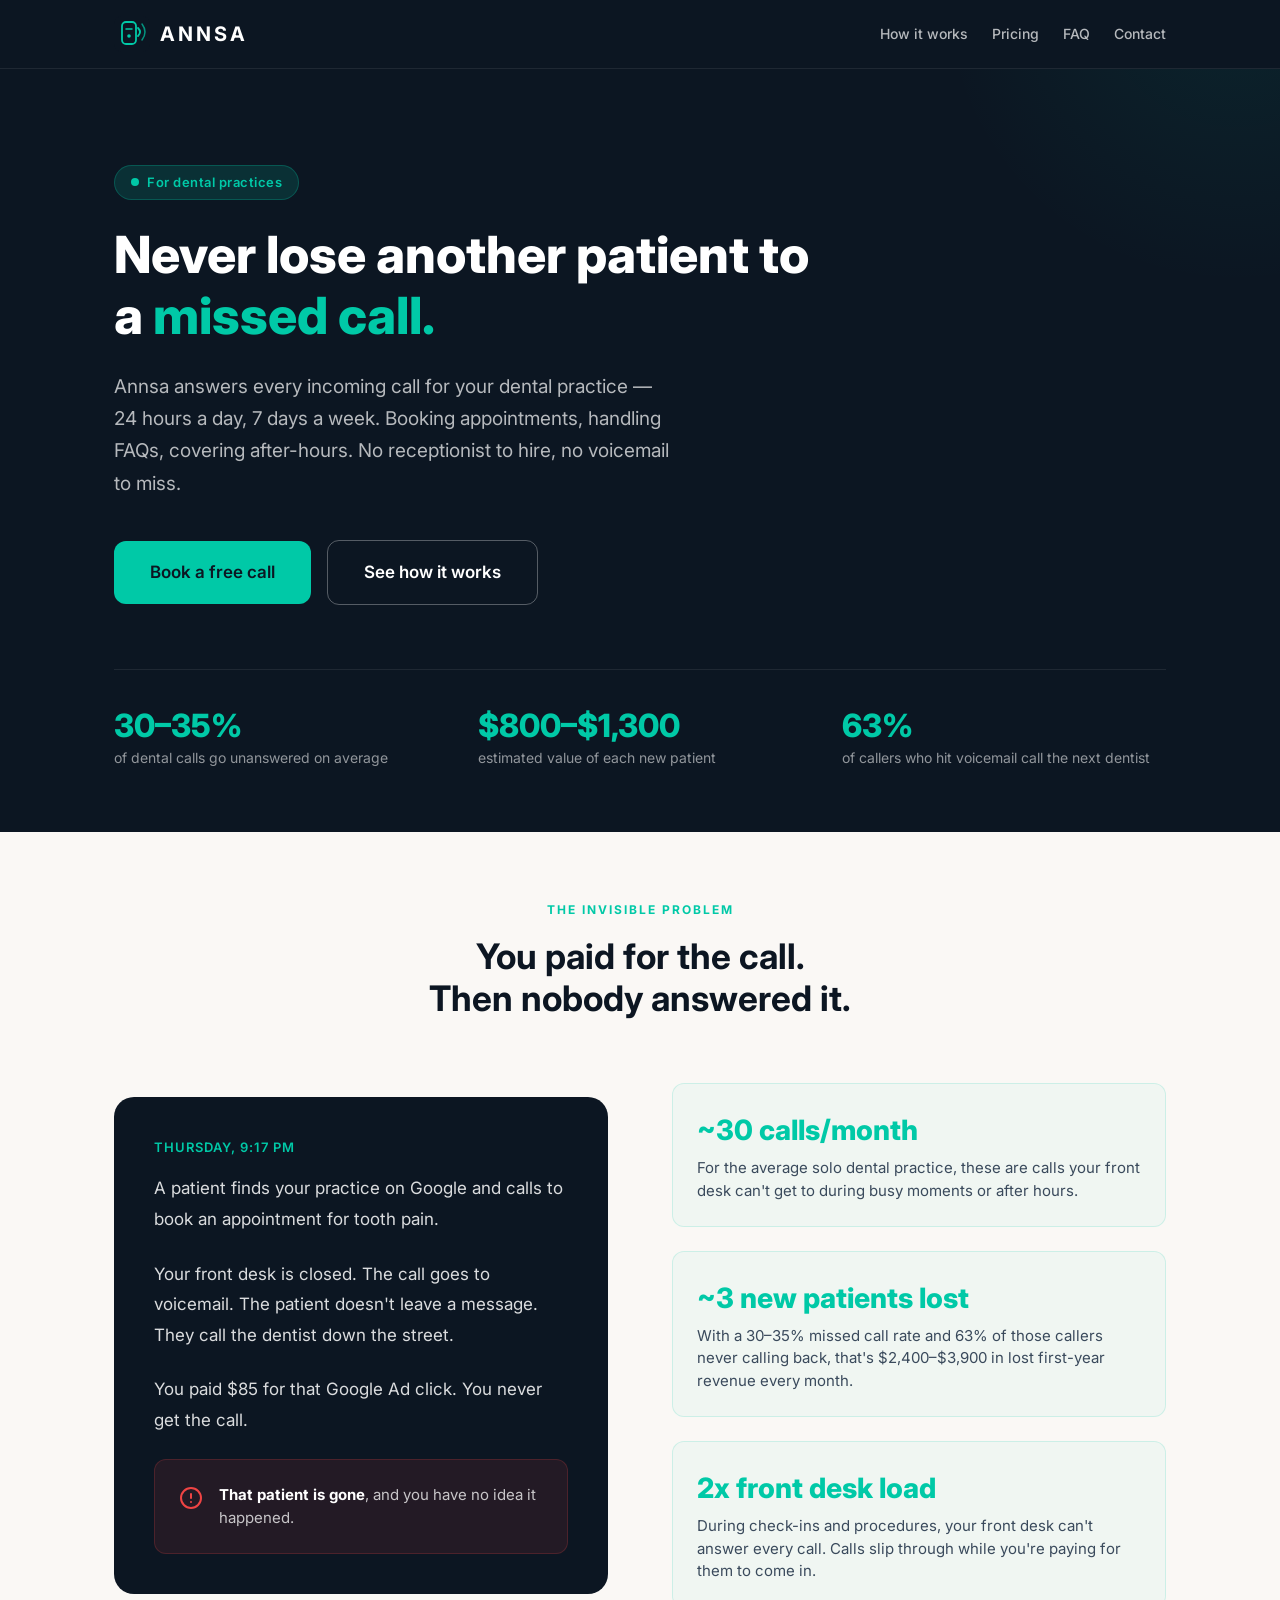
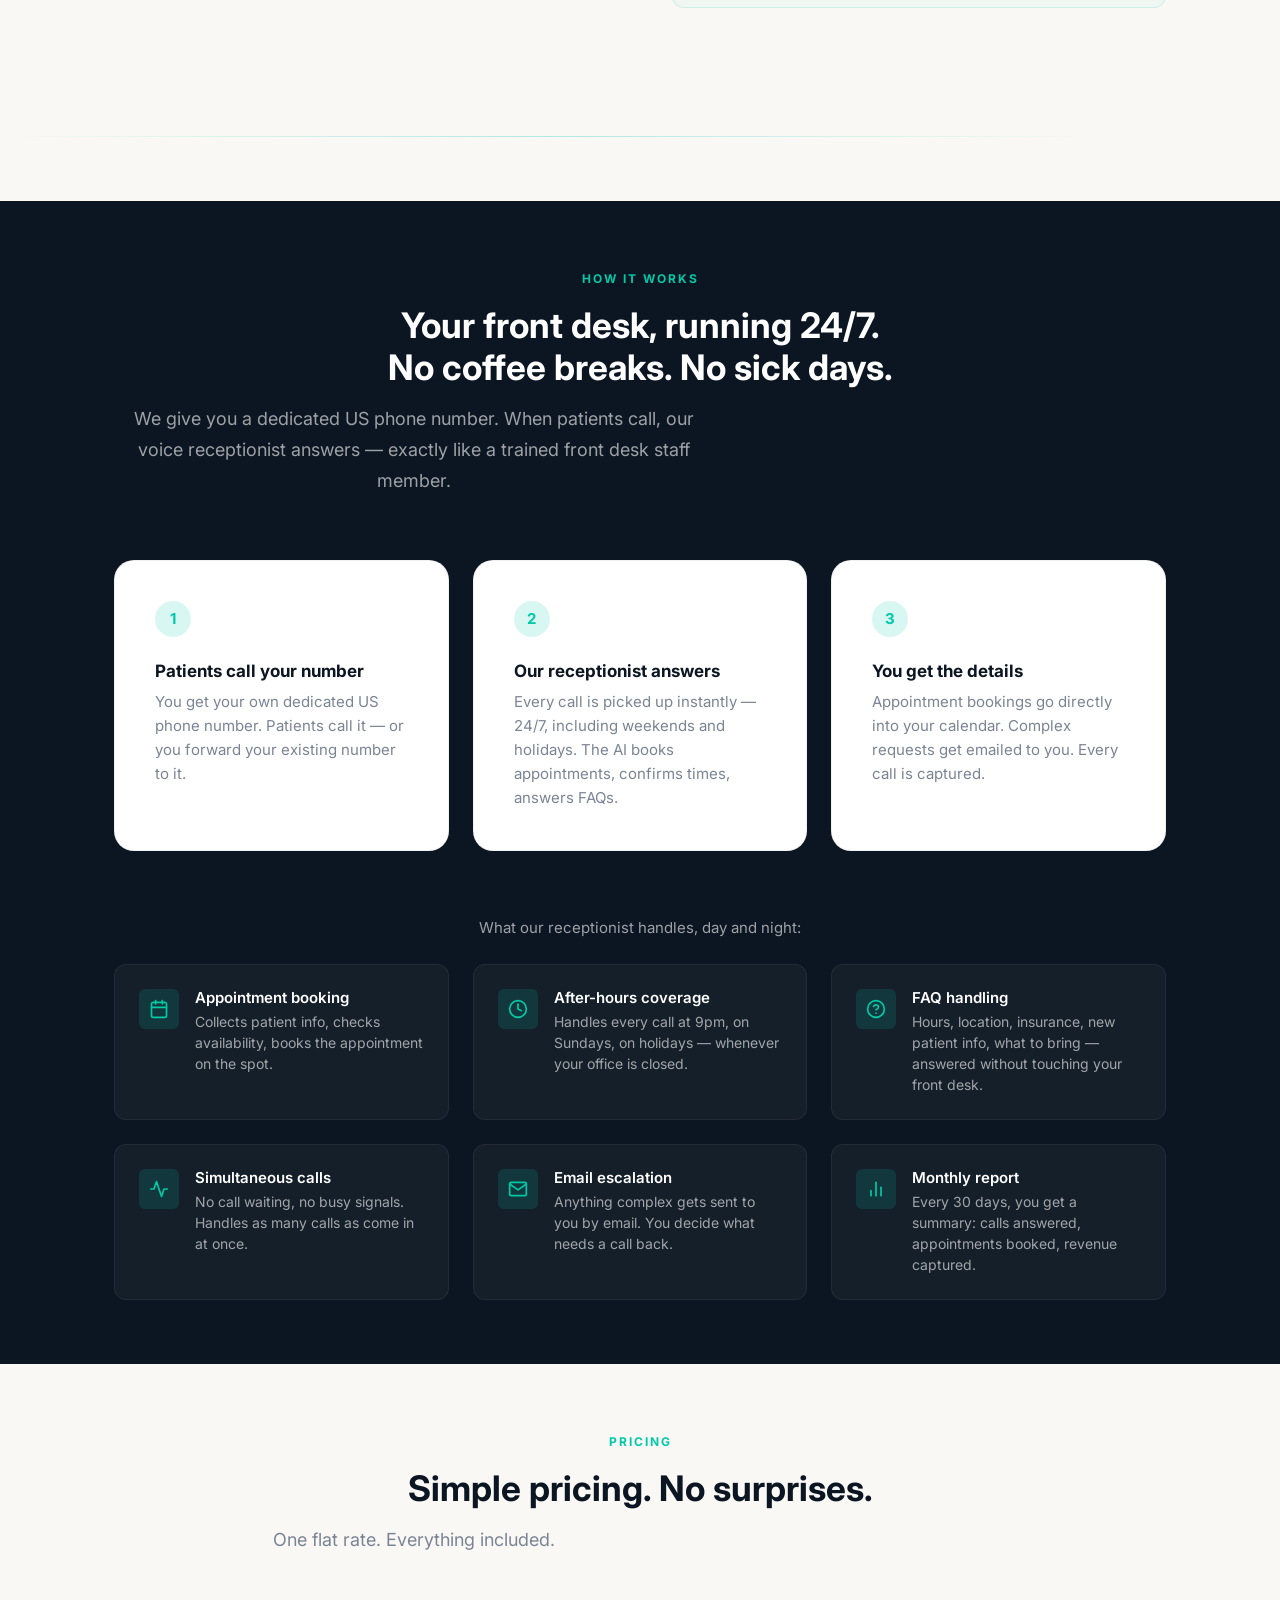
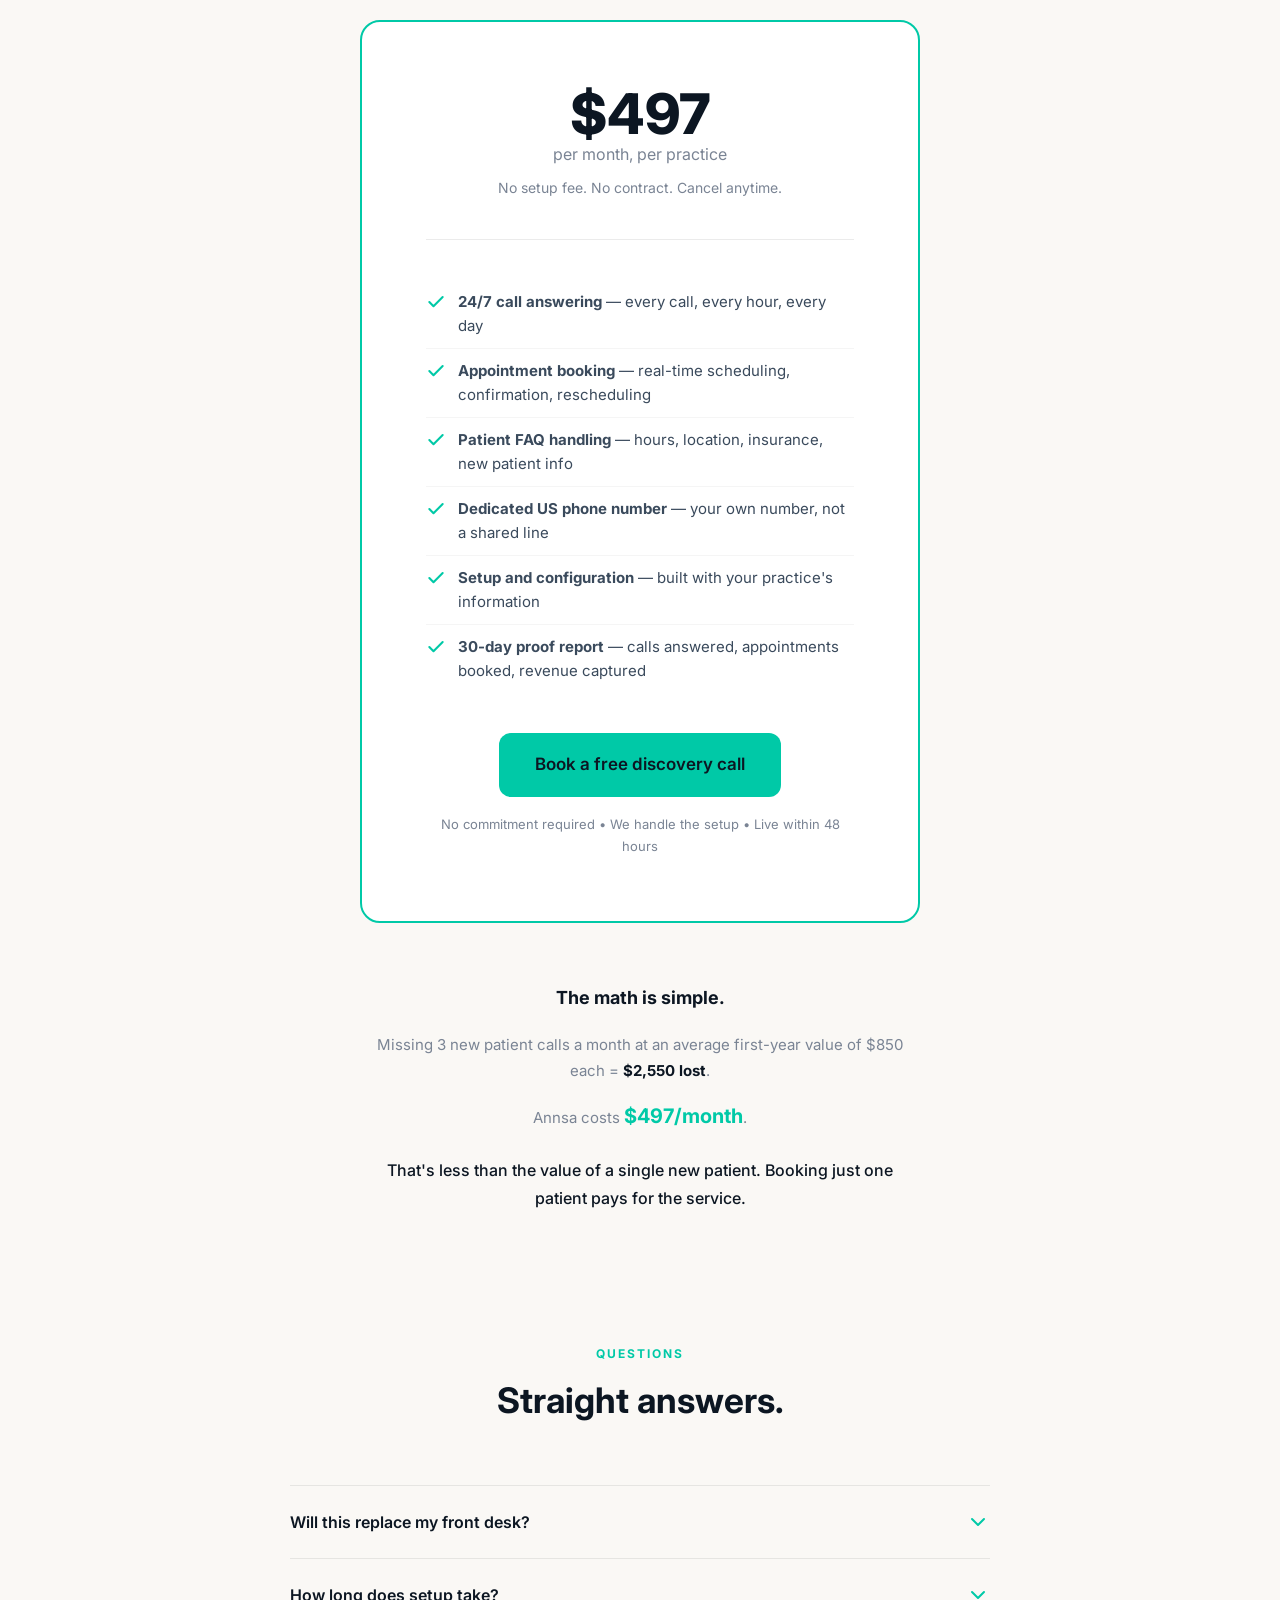
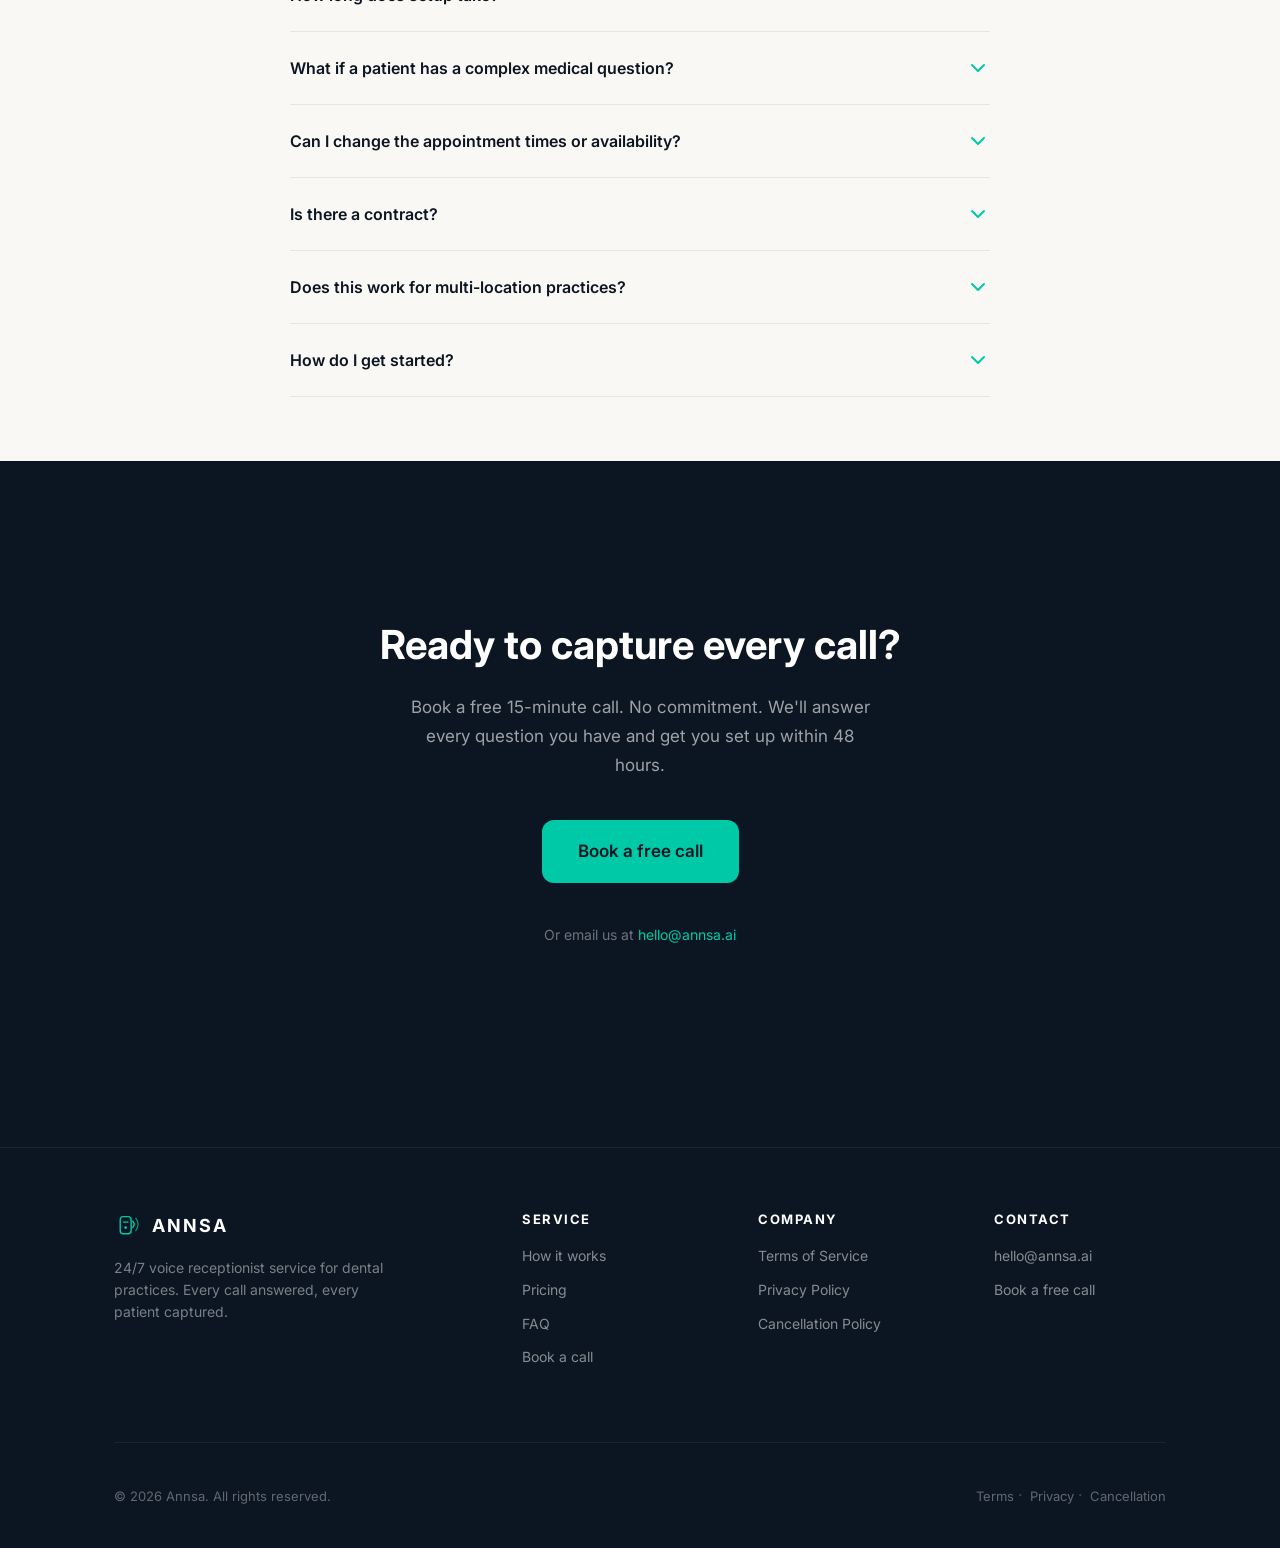
==== commit 68855594: "Add files via upload" ====
--- a/index.html
+++ b/index.html
@@ -119,20 +119,20 @@
         <div class="problem-scenario">
           <div class="problem-scenario__time">Thursday, 9:17 PM</div>
           <p>
-            A patient finds your practice on Google. Calls to book an appointment for tooth pain.
+            A patient finds your practice on Google and calls to book an appointment for tooth pain.
           </p>
           <p>
             Your front desk is closed. The call goes to voicemail. The patient doesn't leave a message. They call the dentist down the street.
           </p>
           <p>
-            You paid $85 for that Google Ad click. You never got the call.
+            You paid $85 for that Google Ad click. You never get the call.
           </p>
           <div class="problem-scenario__outcome">
             <svg class="problem-scenario__outcome-icon" viewBox="0 0 24 24" fill="none" stroke="currentColor" stroke-width="2" stroke-linecap="round" stroke-linejoin="round">
               <circle cx="12" cy="12" r="10"/><line x1="12" y1="8" x2="12" y2="12"/><line x1="12" y1="16" x2="12.01" y2="16"/>
             </svg>
             <span class="problem-scenario__outcome-text">
-              <strong style="color: white;">That patient is gone.</strong> And you have no idea it happened.
+              <strong style="color: white;">That patient is gone</strong>, and you have no idea it happened.
             </span>
           </div>
         </div>
@@ -141,11 +141,11 @@
         <div class="problem-stats">
           <div class="problem-stat">
             <div class="problem-stat__value">~30 calls/month</div>
-            <p class="problem-stat__desc">Average solo dental practice — calls your front desk can't get to during busy moments or after hours.</p>
+            <p class="problem-stat__desc">For the average solo dental practice, these are calls your front desk can't get to during busy moments or after hours.</p>
           </div>
           <div class="problem-stat">
             <div class="problem-stat__value">~3 new patients lost</div>
-            <p class="problem-stat__desc">At 30–35% missed call rate and 62% of those never calling back. That's $2,400–$3,900 in lost first-year revenue every month.</p>
+            <p class="problem-stat__desc">With a 30–35% missed call rate and 63% of those callers never calling back, that's $2,400–$3,900 in lost first-year revenue every month.</p>
           </div>
           <div class="problem-stat">
             <div class="problem-stat__value">2x front desk load</div>
@@ -335,13 +335,13 @@
       <div class="mt-xl text-center" style="max-width: 560px; margin-left: auto; margin-right: auto;">
         <h3 style="margin-bottom: var(--space-md); font-size: 1.125rem;">The math is simple.</h3>
         <p style="color: var(--warm-gray); font-size: 0.9375rem; margin-bottom: var(--space-sm);">
-          Miss 3 new patient calls a month at $850 average first-year value = <strong style="color: var(--deep-ink);">$2,550 lost</strong>.
+          Missing 3 new patient calls a month at an average first-year value of $850 each = <strong style="color: var(--deep-ink);">$2,550 lost</strong>.
         </p>
         <p style="color: var(--warm-gray); font-size: 0.9375rem; margin-bottom: var(--space-md);">
           Annsa costs <strong style="color: var(--teal); font-size: 1.25rem;">$497/month</strong>.
         </p>
         <p style="color: var(--deep-ink); font-size: 1rem; font-weight: 500;">
-          That's less than one new patient. The second patient booked pays for the service.
+          That's less than the value of a single new patient. Booking just one patient pays for the service.
         </p>
       </div>
     </div>
--- a/styles.css
+++ b/styles.css
@@ -208,6 +208,21 @@
     font-size: 0.8rem;
   }
 }
+
+@media (max-width: 576px) {
+  .site-header__inner {
+    flex-direction: column;
+    gap: var(--space-sm);
+    text-align: center;
+  }
+  .site-header__nav {
+    justify-content: center;
+    width: 100%;
+    flex-wrap: wrap;
+    gap: var(--space-sm);
+  }
+}
+
 
 /* ============================================
    HERO SECTION
@@ -281,8 +296,8 @@
 }
 
 .hero__stats {
-  display: flex;
-  flex-wrap: wrap;
+  display: grid;
+  grid-template-columns: repeat(auto-fit, minmax(200px, 1fr));
   gap: var(--space-lg);
   margin-top: var(--space-xl);
   padding-top: var(--space-lg);
@@ -529,14 +544,8 @@
    ============================================ */
 .steps-grid {
   display: grid;
-  grid-template-columns: repeat(3, 1fr);
+  grid-template-columns: repeat(auto-fit, minmax(280px, 1fr));
   gap: var(--space-md);
-}
-
-@media (max-width: 768px) {
-  .steps-grid {
-    grid-template-columns: 1fr;
-  }
 }
 
 .step-card {
@@ -585,14 +594,8 @@
    ============================================ */
 .features-grid {
   display: grid;
-  grid-template-columns: repeat(2, 1fr);
+  grid-template-columns: repeat(auto-fit, minmax(280px, 1fr));
   gap: var(--space-md);
-}
-
-@media (max-width: 640px) {
-  .features-grid {
-    grid-template-columns: 1fr;
-  }
 }
 
 .feature-item {
@@ -1094,7 +1097,30 @@
     gap: var(--space-md);
   }
 
+  .problem-grid {
+    gap: var(--space-md);
+  }
+
   .mb-xl { margin-bottom: var(--space-lg); }
+}
+
+@media (max-width: 576px) {
+  .pricing-card {
+    padding: var(--space-lg) var(--space-md);
+  }
+
+  .pricing-card__amount {
+    font-size: 3rem;
+  }
+
+  .legal-toc {
+    padding: var(--space-md);
+  }
+
+  .footer-bottom {
+    flex-direction: column;
+    text-align: center;
+  }
 }
 
 @media (max-width: 480px) {
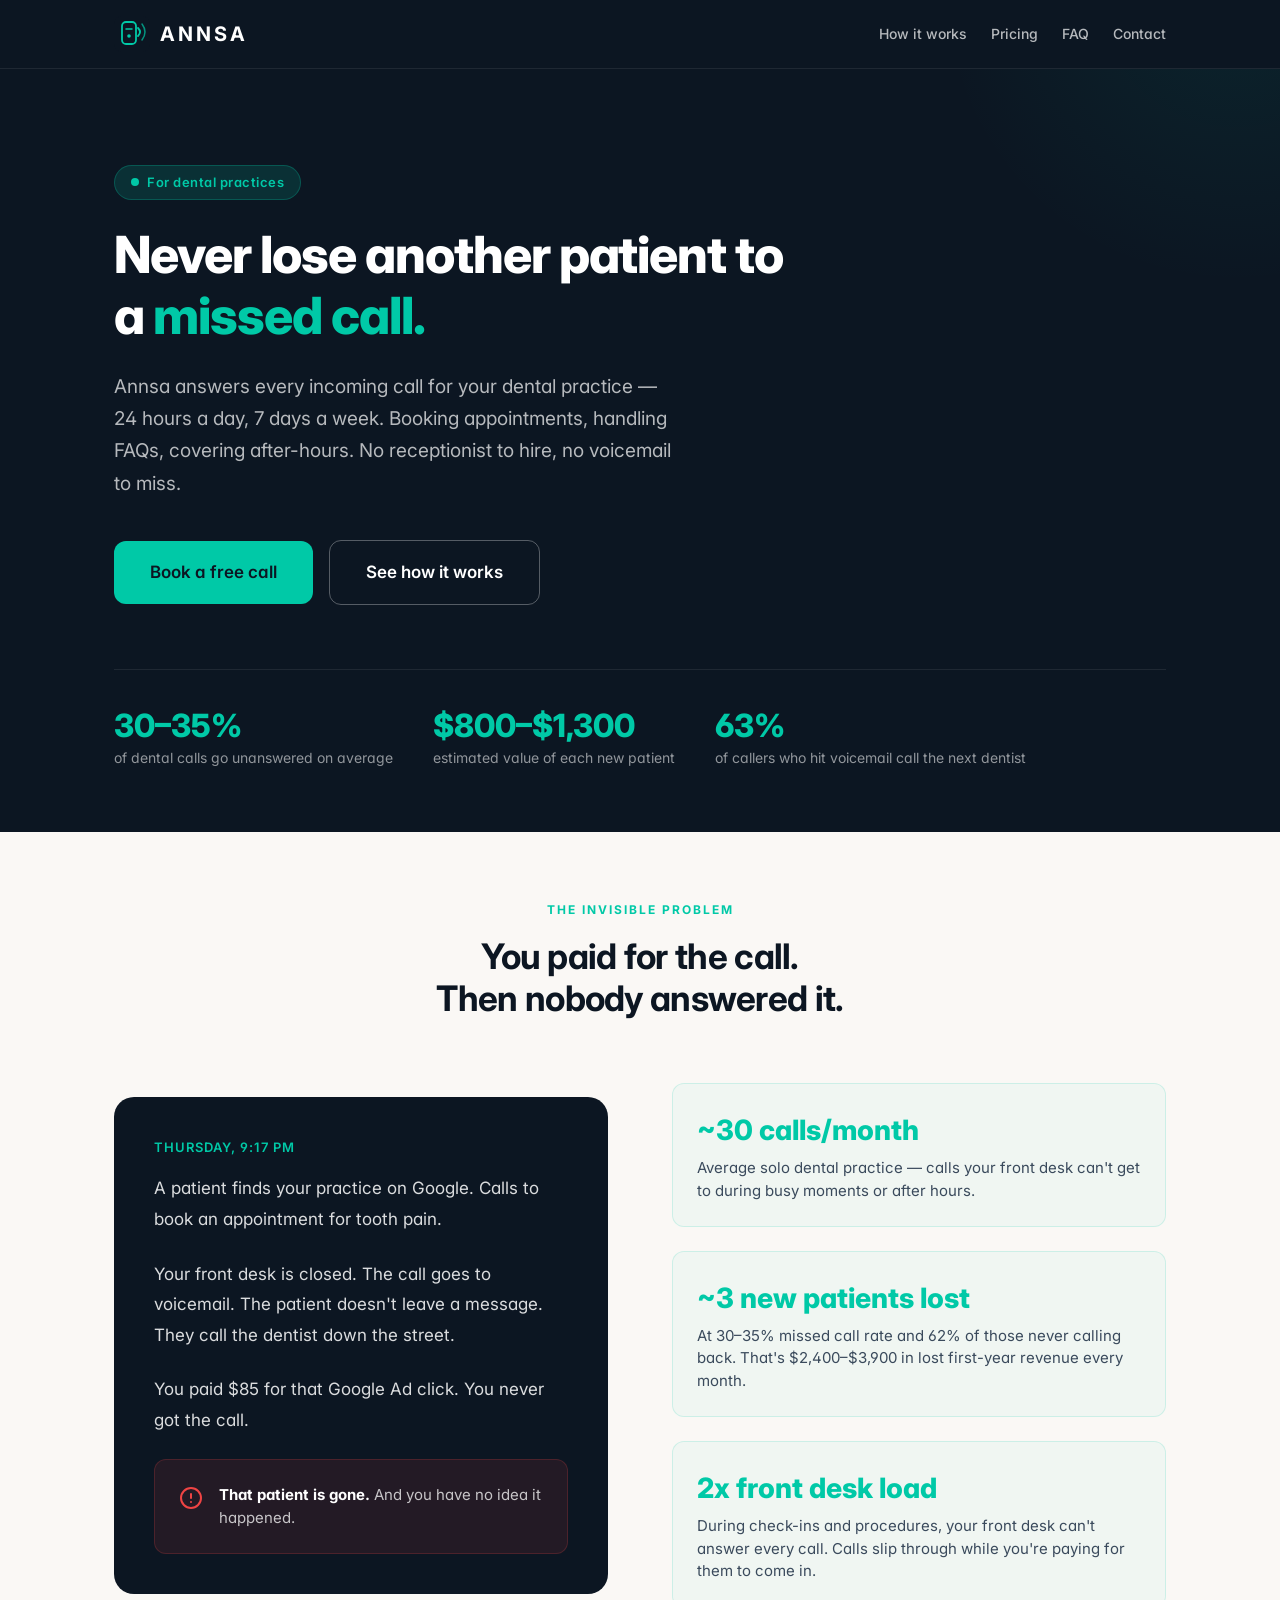
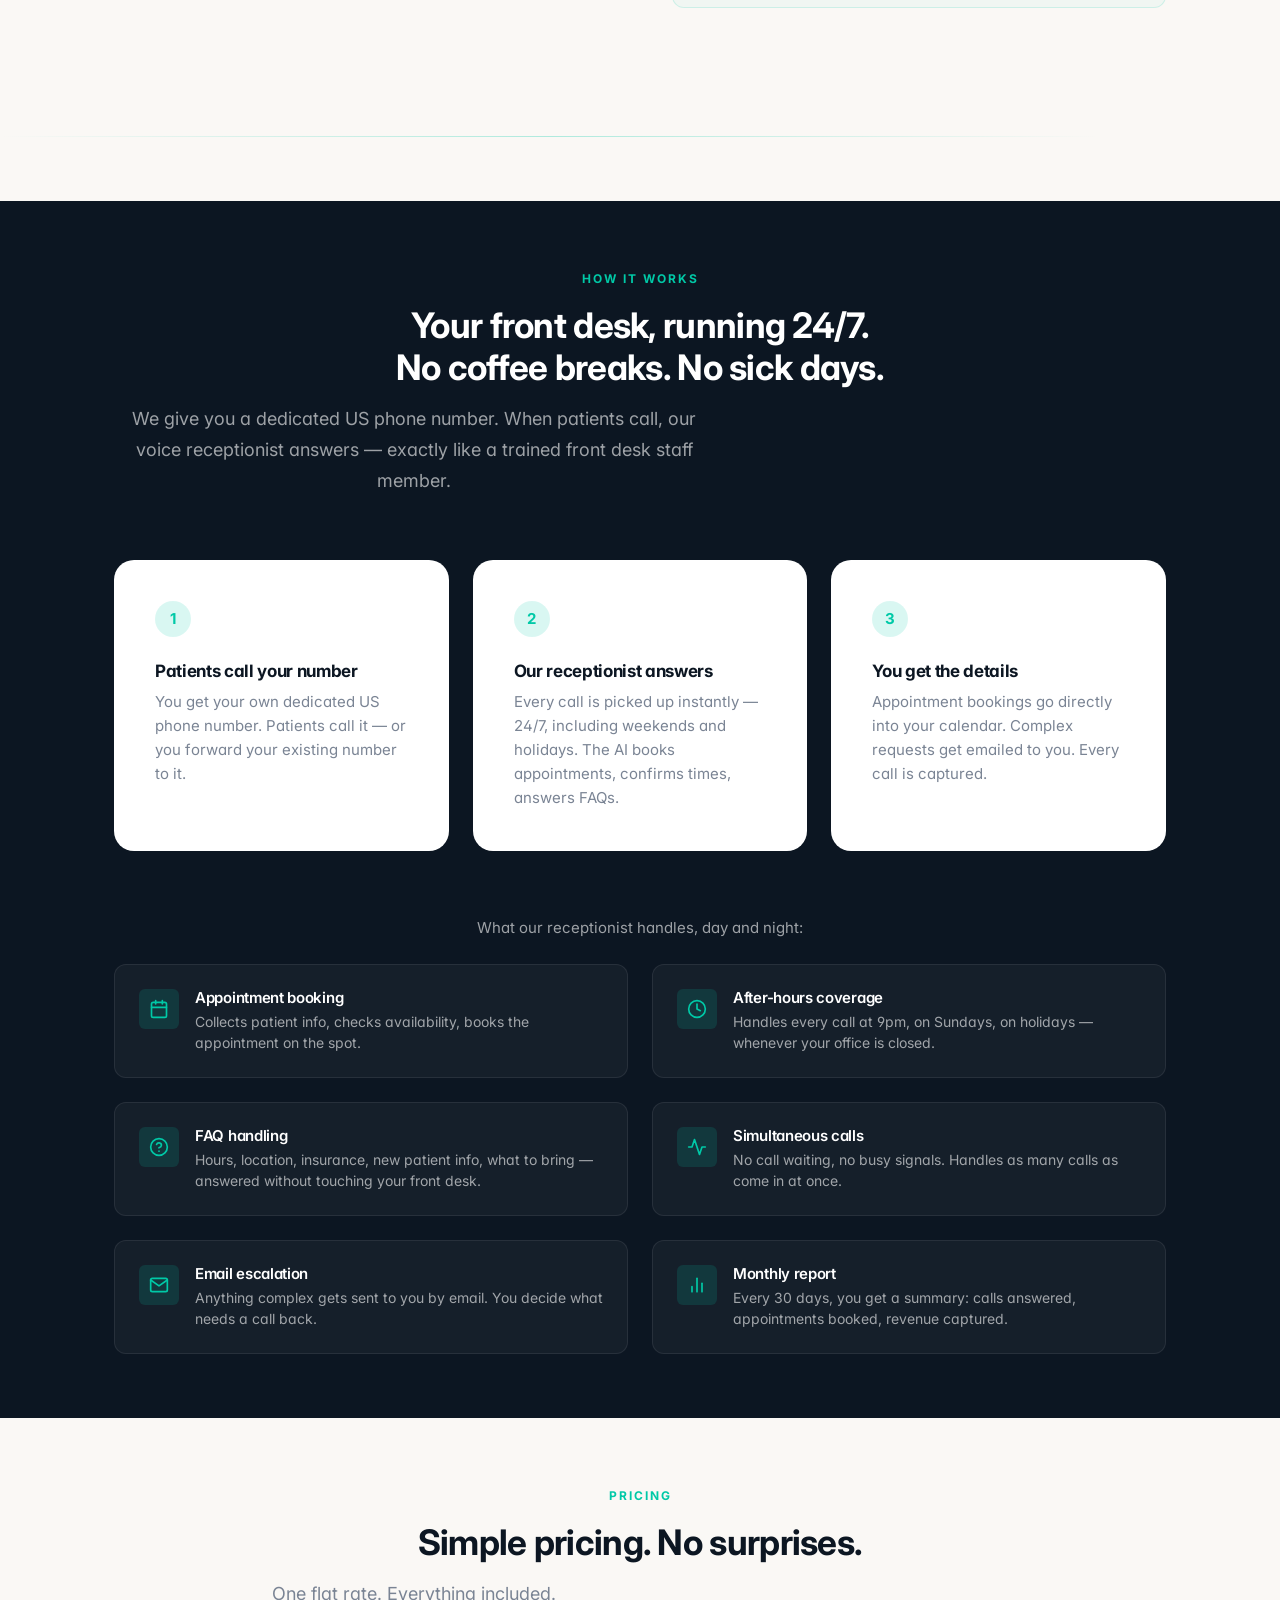
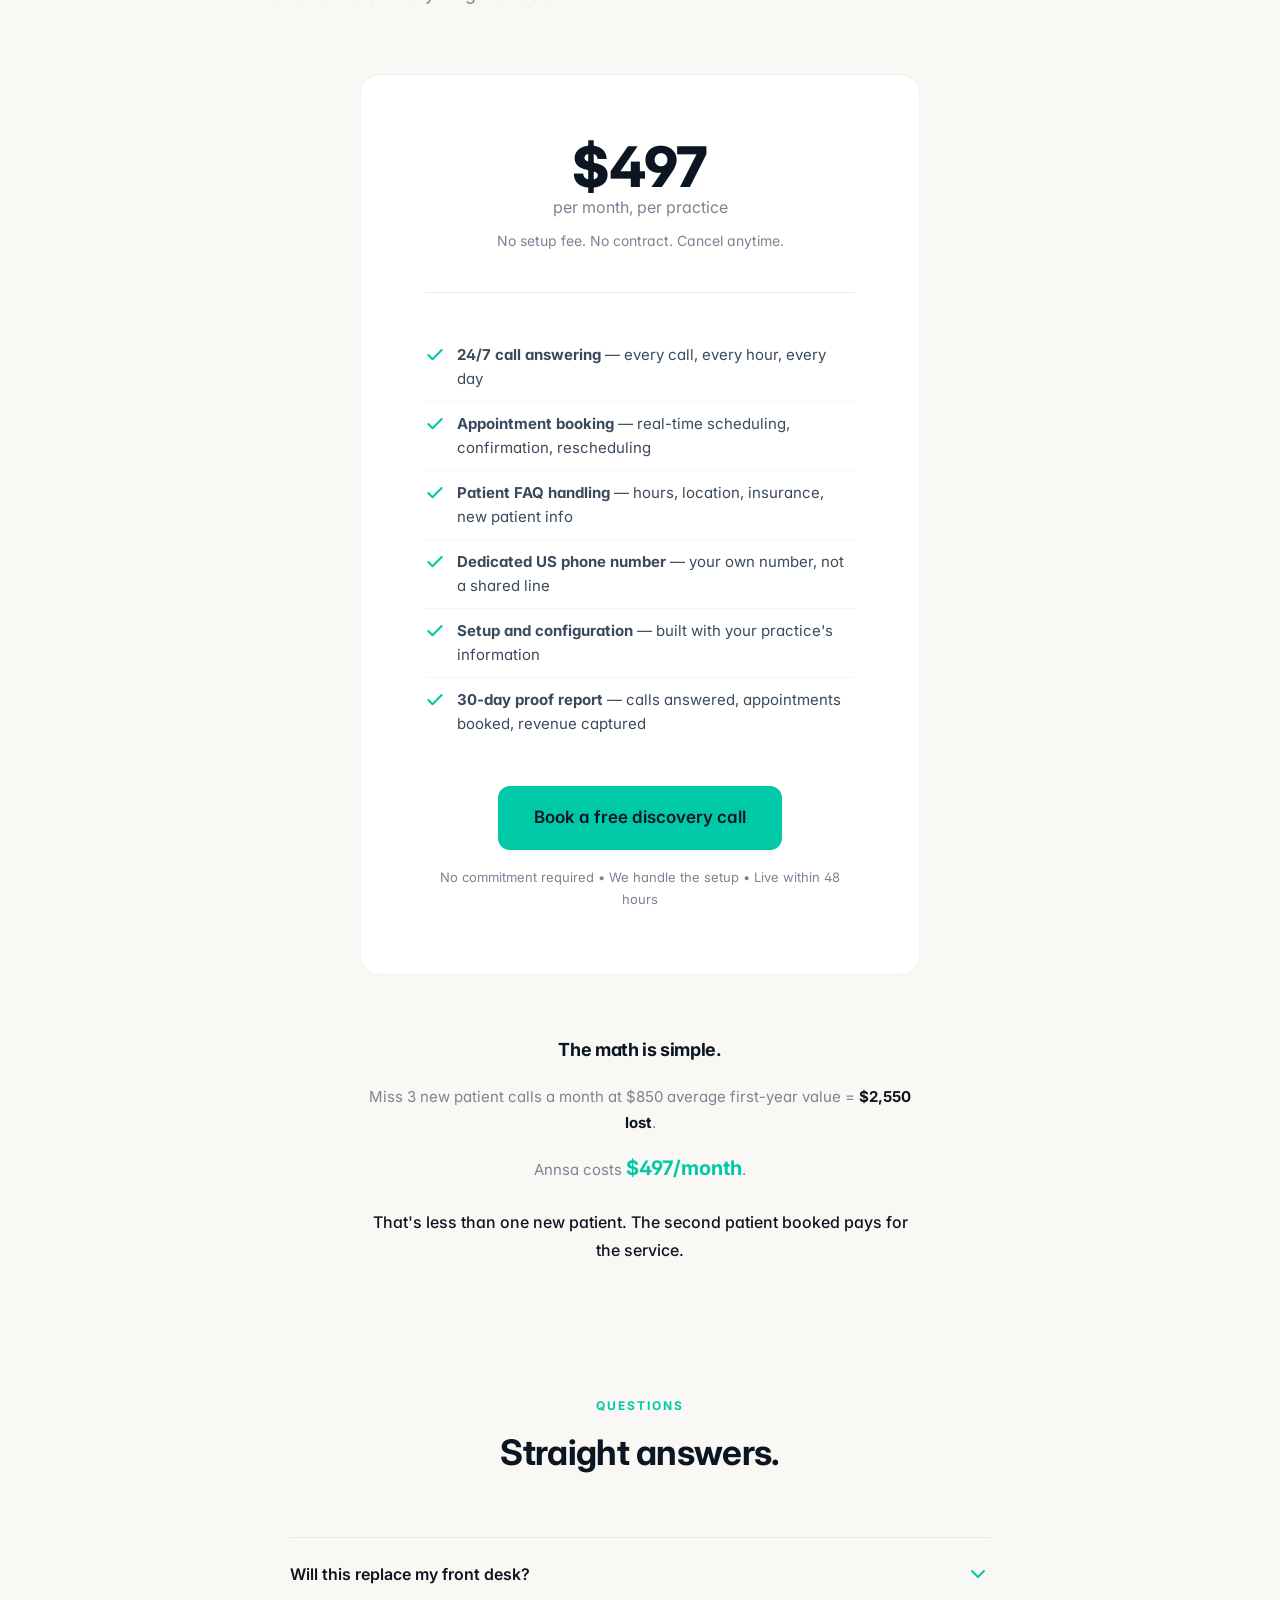
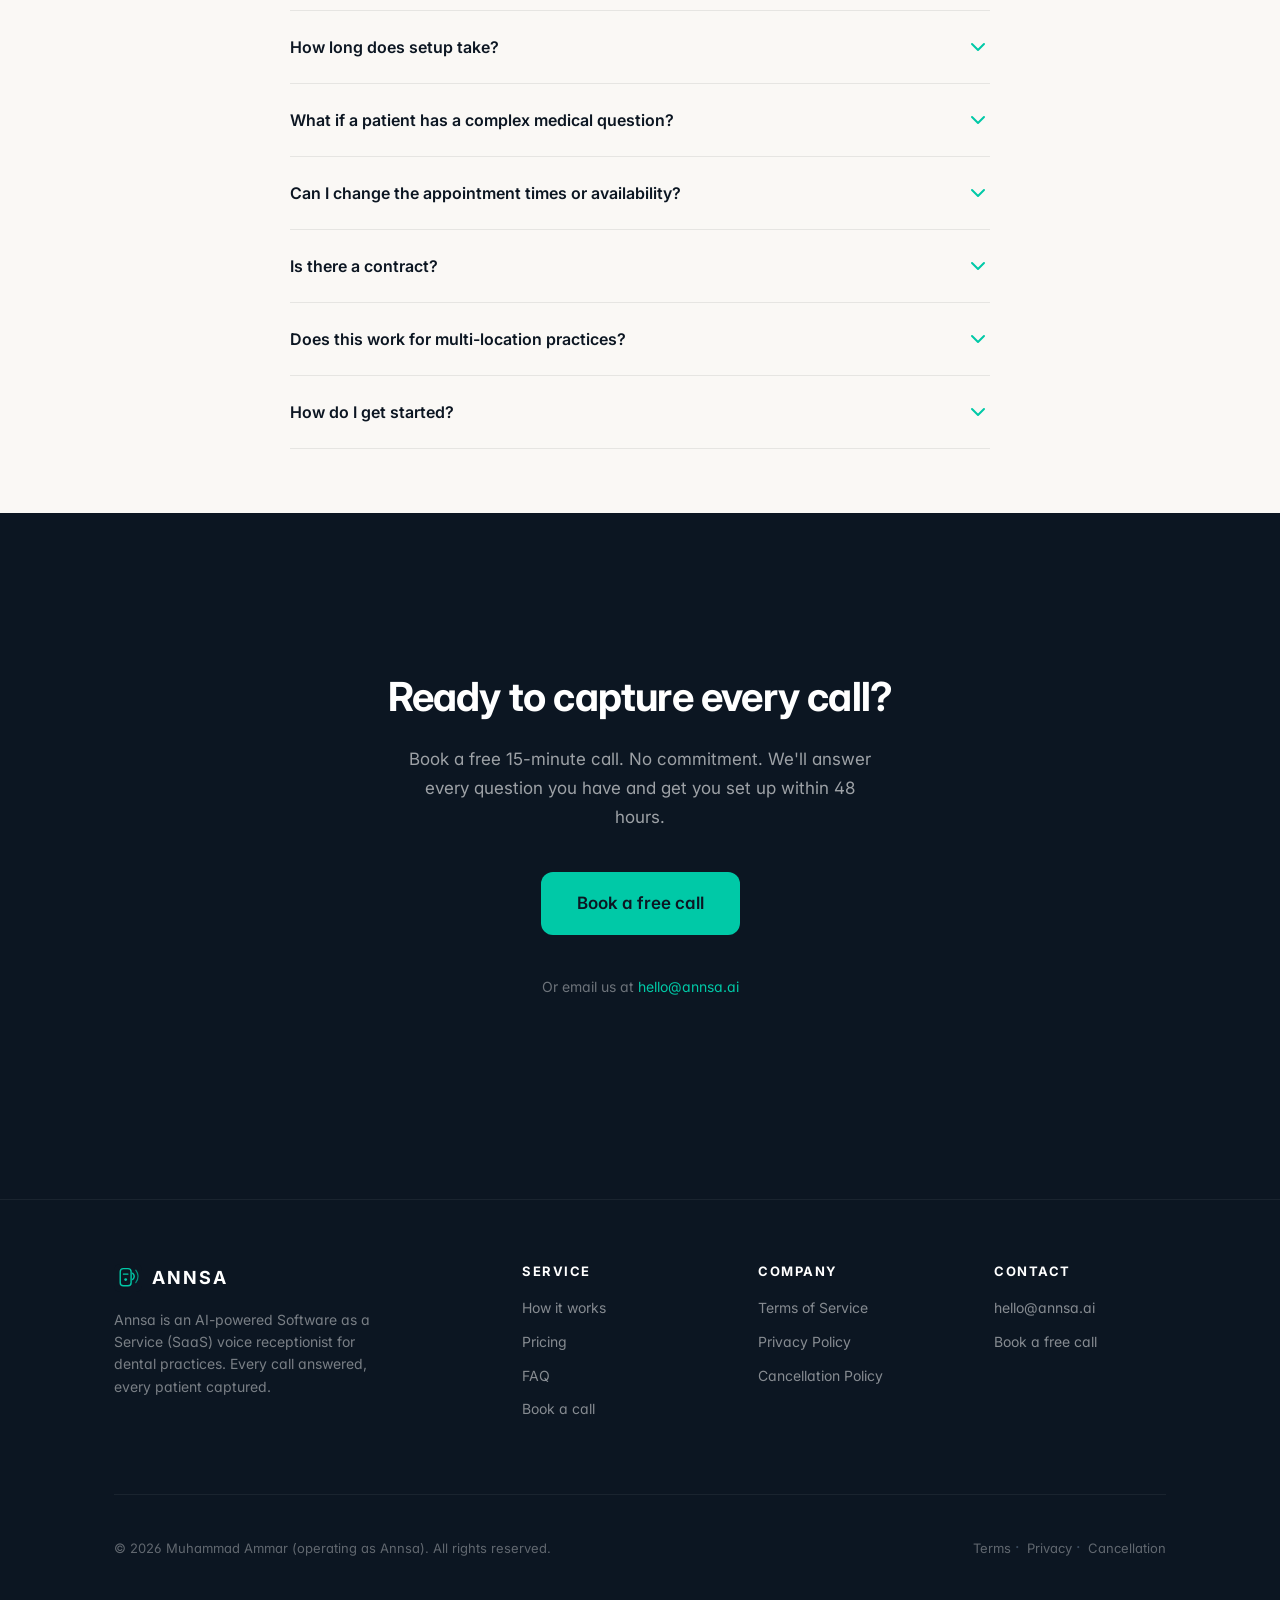
==== commit 77746e44: "Add files via upload" ====
--- a/index.html
+++ b/index.html
@@ -119,20 +119,20 @@
         <div class="problem-scenario">
           <div class="problem-scenario__time">Thursday, 9:17 PM</div>
           <p>
-            A patient finds your practice on Google and calls to book an appointment for tooth pain.
+            A patient finds your practice on Google. Calls to book an appointment for tooth pain.
           </p>
           <p>
             Your front desk is closed. The call goes to voicemail. The patient doesn't leave a message. They call the dentist down the street.
           </p>
           <p>
-            You paid $85 for that Google Ad click. You never get the call.
+            You paid $85 for that Google Ad click. You never got the call.
           </p>
           <div class="problem-scenario__outcome">
             <svg class="problem-scenario__outcome-icon" viewBox="0 0 24 24" fill="none" stroke="currentColor" stroke-width="2" stroke-linecap="round" stroke-linejoin="round">
               <circle cx="12" cy="12" r="10"/><line x1="12" y1="8" x2="12" y2="12"/><line x1="12" y1="16" x2="12.01" y2="16"/>
             </svg>
             <span class="problem-scenario__outcome-text">
-              <strong style="color: white;">That patient is gone</strong>, and you have no idea it happened.
+              <strong style="color: white;">That patient is gone.</strong> And you have no idea it happened.
             </span>
           </div>
         </div>
@@ -141,11 +141,11 @@
         <div class="problem-stats">
           <div class="problem-stat">
             <div class="problem-stat__value">~30 calls/month</div>
-            <p class="problem-stat__desc">For the average solo dental practice, these are calls your front desk can't get to during busy moments or after hours.</p>
+            <p class="problem-stat__desc">Average solo dental practice — calls your front desk can't get to during busy moments or after hours.</p>
           </div>
           <div class="problem-stat">
             <div class="problem-stat__value">~3 new patients lost</div>
-            <p class="problem-stat__desc">With a 30–35% missed call rate and 63% of those callers never calling back, that's $2,400–$3,900 in lost first-year revenue every month.</p>
+            <p class="problem-stat__desc">At 30–35% missed call rate and 62% of those never calling back. That's $2,400–$3,900 in lost first-year revenue every month.</p>
           </div>
           <div class="problem-stat">
             <div class="problem-stat__value">2x front desk load</div>
@@ -335,13 +335,13 @@
       <div class="mt-xl text-center" style="max-width: 560px; margin-left: auto; margin-right: auto;">
         <h3 style="margin-bottom: var(--space-md); font-size: 1.125rem;">The math is simple.</h3>
         <p style="color: var(--warm-gray); font-size: 0.9375rem; margin-bottom: var(--space-sm);">
-          Missing 3 new patient calls a month at an average first-year value of $850 each = <strong style="color: var(--deep-ink);">$2,550 lost</strong>.
+          Miss 3 new patient calls a month at $850 average first-year value = <strong style="color: var(--deep-ink);">$2,550 lost</strong>.
         </p>
         <p style="color: var(--warm-gray); font-size: 0.9375rem; margin-bottom: var(--space-md);">
           Annsa costs <strong style="color: var(--teal); font-size: 1.25rem;">$497/month</strong>.
         </p>
         <p style="color: var(--deep-ink); font-size: 1rem; font-weight: 500;">
-          That's less than the value of a single new patient. Booking just one patient pays for the service.
+          That's less than one new patient. The second patient booked pays for the service.
         </p>
       </div>
     </div>
@@ -359,9 +359,9 @@
 
       <div class="faq-list">
         <div class="faq-item">
-          <button class="faq-item__question" onclick="toggleFaq(this)">
+          <button class="faq-item__question" aria-expanded="false" onclick="toggleFaq(this)">
             <span class="faq-item__question-text">Will this replace my front desk?</span>
-            <svg class="faq-item__toggle" viewBox="0 0 24 24" fill="none" stroke="currentColor" stroke-width="2" stroke-linecap="round" stroke-linejoin="round">
+            <svg class="faq-item__toggle" aria-hidden="true" viewBox="0 0 24 24" fill="none" stroke="currentColor" stroke-width="2" stroke-linecap="round" stroke-linejoin="round">
               <polyline points="6 9 12 15 18 9"/>
             </svg>
           </button>
@@ -371,9 +371,9 @@
         </div>
 
         <div class="faq-item">
-          <button class="faq-item__question" onclick="toggleFaq(this)">
+          <button class="faq-item__question" aria-expanded="false" onclick="toggleFaq(this)">
             <span class="faq-item__question-text">How long does setup take?</span>
-            <svg class="faq-item__toggle" viewBox="0 0 24 24" fill="none" stroke="currentColor" stroke-width="2" stroke-linecap="round" stroke-linejoin="round">
+            <svg class="faq-item__toggle" aria-hidden="true" viewBox="0 0 24 24" fill="none" stroke="currentColor" stroke-width="2" stroke-linecap="round" stroke-linejoin="round">
               <polyline points="6 9 12 15 18 9"/>
             </svg>
           </button>
@@ -383,9 +383,9 @@
         </div>
 
         <div class="faq-item">
-          <button class="faq-item__question" onclick="toggleFaq(this)">
+          <button class="faq-item__question" aria-expanded="false" onclick="toggleFaq(this)">
             <span class="faq-item__question-text">What if a patient has a complex medical question?</span>
-            <svg class="faq-item__toggle" viewBox="0 0 24 24" fill="none" stroke="currentColor" stroke-width="2" stroke-linecap="round" stroke-linejoin="round">
+            <svg class="faq-item__toggle" aria-hidden="true" viewBox="0 0 24 24" fill="none" stroke="currentColor" stroke-width="2" stroke-linecap="round" stroke-linejoin="round">
               <polyline points="6 9 12 15 18 9"/>
             </svg>
           </button>
@@ -395,9 +395,9 @@
         </div>
 
         <div class="faq-item">
-          <button class="faq-item__question" onclick="toggleFaq(this)">
+          <button class="faq-item__question" aria-expanded="false" onclick="toggleFaq(this)">
             <span class="faq-item__question-text">Can I change the appointment times or availability?</span>
-            <svg class="faq-item__toggle" viewBox="0 0 24 24" fill="none" stroke="currentColor" stroke-width="2" stroke-linecap="round" stroke-linejoin="round">
+            <svg class="faq-item__toggle" aria-hidden="true" viewBox="0 0 24 24" fill="none" stroke="currentColor" stroke-width="2" stroke-linecap="round" stroke-linejoin="round">
               <polyline points="6 9 12 15 18 9"/>
             </svg>
           </button>
@@ -407,9 +407,9 @@
         </div>
 
         <div class="faq-item">
-          <button class="faq-item__question" onclick="toggleFaq(this)">
+          <button class="faq-item__question" aria-expanded="false" onclick="toggleFaq(this)">
             <span class="faq-item__question-text">Is there a contract?</span>
-            <svg class="faq-item__toggle" viewBox="0 0 24 24" fill="none" stroke="currentColor" stroke-width="2" stroke-linecap="round" stroke-linejoin="round">
+            <svg class="faq-item__toggle" aria-hidden="true" viewBox="0 0 24 24" fill="none" stroke="currentColor" stroke-width="2" stroke-linecap="round" stroke-linejoin="round">
               <polyline points="6 9 12 15 18 9"/>
             </svg>
           </button>
@@ -419,9 +419,9 @@
         </div>
 
         <div class="faq-item">
-          <button class="faq-item__question" onclick="toggleFaq(this)">
+          <button class="faq-item__question" aria-expanded="false" onclick="toggleFaq(this)">
             <span class="faq-item__question-text">Does this work for multi-location practices?</span>
-            <svg class="faq-item__toggle" viewBox="0 0 24 24" fill="none" stroke="currentColor" stroke-width="2" stroke-linecap="round" stroke-linejoin="round">
+            <svg class="faq-item__toggle" aria-hidden="true" viewBox="0 0 24 24" fill="none" stroke="currentColor" stroke-width="2" stroke-linecap="round" stroke-linejoin="round">
               <polyline points="6 9 12 15 18 9"/>
             </svg>
           </button>
@@ -431,9 +431,9 @@
         </div>
 
         <div class="faq-item">
-          <button class="faq-item__question" onclick="toggleFaq(this)">
+          <button class="faq-item__question" aria-expanded="false" onclick="toggleFaq(this)">
             <span class="faq-item__question-text">How do I get started?</span>
-            <svg class="faq-item__toggle" viewBox="0 0 24 24" fill="none" stroke="currentColor" stroke-width="2" stroke-linecap="round" stroke-linejoin="round">
+            <svg class="faq-item__toggle" aria-hidden="true" viewBox="0 0 24 24" fill="none" stroke="currentColor" stroke-width="2" stroke-linecap="round" stroke-linejoin="round">
               <polyline points="6 9 12 15 18 9"/>
             </svg>
           </button>
@@ -483,7 +483,7 @@
             </svg>
             <span class="footer-brand__name">ANNSA</span>
           </div>
-          <p class="footer-brand__desc">24/7 voice receptionist service for dental practices. Every call answered, every patient captured.</p>
+          <p class="footer-brand__desc">Annsa is an AI-powered Software as a Service (SaaS) voice receptionist for dental practices. Every call answered, every patient captured.</p>
         </div>
 
         <div class="footer-col">
@@ -515,7 +515,7 @@
       </div>
 
       <div class="footer-bottom">
-        <p>&copy; 2026 Annsa. All rights reserved.</p>
+        <p>&copy; 2026 Muhammad Ammar (operating as Annsa). All rights reserved.</p>
         <div>
           <a href="terms.html">Terms</a>&nbsp;&middot;&nbsp;
           <a href="privacy.html">Privacy</a>&nbsp;&middot;&nbsp;
@@ -529,12 +529,31 @@
        FAQ TOGGLE SCRIPT
        ============================================ -->
   <script>
+    document.addEventListener('DOMContentLoaded', () => {
+      const observer = new IntersectionObserver((entries) => {
+        entries.forEach(entry => {
+          if(entry.isIntersecting) {
+            entry.target.classList.add('is-visible');
+            // Optional: observer.unobserve(entry.target); if you only want it to animate once
+            observer.unobserve(entry.target);
+          }
+        });
+      }, { threshold: 0.1, rootMargin: '0px 0px -50px 0px' });
+
+      const animatedElements = document.querySelectorAll('.hero__headline, .hero__subheadline, .hero__stats > div, .section__header, .problem-scenario, .problem-stat, .step-card, .feature-item, .pricing-card, .faq-item, .final-cta');
+      animatedElements.forEach(el => {
+        el.classList.add('animate-on-scroll');
+        observer.observe(el);
+      });
+    });
+
     function toggleFaq(button) {
       const answer = button.nextElementSibling;
       const isOpen = answer.classList.contains('open');
 
       // Close all others
       document.querySelectorAll('.faq-item__answer').forEach(a => a.classList.remove('open'));
+      document.querySelectorAll('.faq-item__question').forEach(b => b.setAttribute('aria-expanded', 'false'));
       document.querySelectorAll('.faq-item__toggle').forEach(t => {
         t.style.transform = 'rotate(0deg)';
       });
@@ -542,6 +561,7 @@
       // Toggle this one
       if (!isOpen) {
         answer.classList.add('open');
+        button.setAttribute('aria-expanded', 'true');
         button.querySelector('.faq-item__toggle').style.transform = 'rotate(180deg)';
       }
     }
--- a/styles.css
+++ b/styles.css
@@ -208,21 +208,6 @@
     font-size: 0.8rem;
   }
 }
-
-@media (max-width: 576px) {
-  .site-header__inner {
-    flex-direction: column;
-    gap: var(--space-sm);
-    text-align: center;
-  }
-  .site-header__nav {
-    justify-content: center;
-    width: 100%;
-    flex-wrap: wrap;
-    gap: var(--space-sm);
-  }
-}
-
 
 /* ============================================
    HERO SECTION
@@ -296,8 +281,8 @@
 }
 
 .hero__stats {
-  display: grid;
-  grid-template-columns: repeat(auto-fit, minmax(200px, 1fr));
+  display: flex;
+  flex-wrap: wrap;
   gap: var(--space-lg);
   margin-top: var(--space-xl);
   padding-top: var(--space-lg);
@@ -544,8 +529,14 @@
    ============================================ */
 .steps-grid {
   display: grid;
-  grid-template-columns: repeat(auto-fit, minmax(280px, 1fr));
+  grid-template-columns: repeat(3, 1fr);
   gap: var(--space-md);
+}
+
+@media (max-width: 768px) {
+  .steps-grid {
+    grid-template-columns: 1fr;
+  }
 }
 
 .step-card {
@@ -576,14 +567,14 @@
   margin-bottom: var(--space-md);
 }
 
-.step-card .step-card__title {
+.step-card__title {
   font-size: 1.0625rem;
   font-weight: 700;
   color: var(--deep-ink);
   margin-bottom: var(--space-xs);
 }
 
-.step-card .step-card__desc {
+.step-card__desc {
   font-size: 0.9375rem;
   color: var(--warm-gray);
   line-height: 1.6;
@@ -594,8 +585,14 @@
    ============================================ */
 .features-grid {
   display: grid;
-  grid-template-columns: repeat(auto-fit, minmax(280px, 1fr));
+  grid-template-columns: repeat(2, 1fr);
   gap: var(--space-md);
+}
+
+@media (max-width: 640px) {
+  .features-grid {
+    grid-template-columns: 1fr;
+  }
 }
 
 .feature-item {
@@ -1097,30 +1094,7 @@
     gap: var(--space-md);
   }
 
-  .problem-grid {
-    gap: var(--space-md);
-  }
-
   .mb-xl { margin-bottom: var(--space-lg); }
-}
-
-@media (max-width: 576px) {
-  .pricing-card {
-    padding: var(--space-lg) var(--space-md);
-  }
-
-  .pricing-card__amount {
-    font-size: 3rem;
-  }
-
-  .legal-toc {
-    padding: var(--space-md);
-  }
-
-  .footer-bottom {
-    flex-direction: column;
-    text-align: center;
-  }
 }
 
 @media (max-width: 480px) {
@@ -1133,4 +1107,94 @@
     flex-direction: column;
     align-items: stretch;
   }
-}+}
+/* ============================================
+   ANIMATIONS & UI/UX PRO MAX POLISH
+   ============================================ */
+.animate-on-scroll {
+  opacity: 0;
+  transform: translateY(30px);
+  transition: opacity 0.8s cubic-bezier(0.16, 1, 0.3, 1), transform 0.8s cubic-bezier(0.16, 1, 0.3, 1);
+}
+.animate-on-scroll.is-visible {
+  opacity: 1;
+  transform: translateY(0);
+}
+
+/* Staggered reveals for cards */
+.step-card.animate-on-scroll:nth-child(2) { transition-delay: 0.1s; }
+.step-card.animate-on-scroll:nth-child(3) { transition-delay: 0.2s; }
+.feature-item.animate-on-scroll:nth-child(1) { transition-delay: 0.05s; }
+.feature-item.animate-on-scroll:nth-child(2) { transition-delay: 0.15s; }
+.feature-item.animate-on-scroll:nth-child(3) { transition-delay: 0.25s; }
+.feature-item.animate-on-scroll:nth-child(4) { transition-delay: 0.35s; }
+.problem-stat.animate-on-scroll:nth-child(2) { transition-delay: 0.1s; }
+.problem-stat.animate-on-scroll:nth-child(3) { transition-delay: 0.2s; }
+.hero__stat.animate-on-scroll:nth-child(2) { transition-delay: 0.1s; }
+.hero__stat.animate-on-scroll:nth-child(3) { transition-delay: 0.2s; }
+
+/* Refined Hover Effects */
+.btn {
+  transition: all 0.3s cubic-bezier(0.16, 1, 0.3, 1) !important;
+}
+.btn:hover {
+  transform: translateY(-2px);
+  box-shadow: 0 4px 12px rgba(0, 201, 167, 0.25);
+}
+.step-card, .feature-item, .problem-scenario, .pricing-card {
+  transition: transform 0.3s cubic-bezier(0.16, 1, 0.3, 1), box-shadow 0.3s cubic-bezier(0.16, 1, 0.3, 1);
+}
+.step-card:hover, .feature-item:hover, .problem-scenario:hover, .pricing-card:hover {
+  transform: translateY(-4px);
+  box-shadow: 0 8px 24px rgba(0, 0, 0, 0.08);
+}
+.section--dark .step-card:hover, .section--dark .feature-item:hover, .section--dark .pricing-card:hover {
+  box-shadow: 0 8px 24px rgba(0, 0, 0, 0.4);
+}
+
+/* Typography polish */
+body {
+  font-feature-settings: "cv02", "cv03", "cv04", "cv11";
+  -webkit-font-smoothing: antialiased;
+  -moz-osx-font-smoothing: grayscale;
+}
+h1, h2, h3, h4, .hero__headline {
+  letter-spacing: -0.02em;
+}
+
+/* Reduce motion accessibility */
+@media (prefers-reduced-motion: reduce) {
+  .animate-on-scroll {
+    opacity: 1 !important;
+    transform: none !important;
+    transition: none !important;
+  }
+  .btn, .step-card, .feature-item, .problem-scenario, .pricing-card {
+    transition: none !important;
+    transform: none !important;
+  }
+}
+
+/* Focus accessibility */
+:focus-visible {
+  outline: 2px solid var(--teal);
+  outline-offset: 4px;
+}
+
+/* Subtle card styling improvements */
+.step-card, .feature-item, .pricing-card {
+  border: 1px solid rgba(0, 0, 0, 0.05);
+}
+.section--dark .step-card, .section--dark .feature-item, .section--dark .pricing-card {
+  border: 1px solid rgba(255, 255, 255, 0.08);
+}
+
+/* Fix for text color overriding in dark sections for cards with light backgrounds */
+.section--dark .step-card h3,
+.section--dark .pricing-card h3 {
+  color: var(--deep-ink);
+}
+.section--dark .step-card p,
+.section--dark .pricing-card p {
+  color: var(--warm-gray);
+}
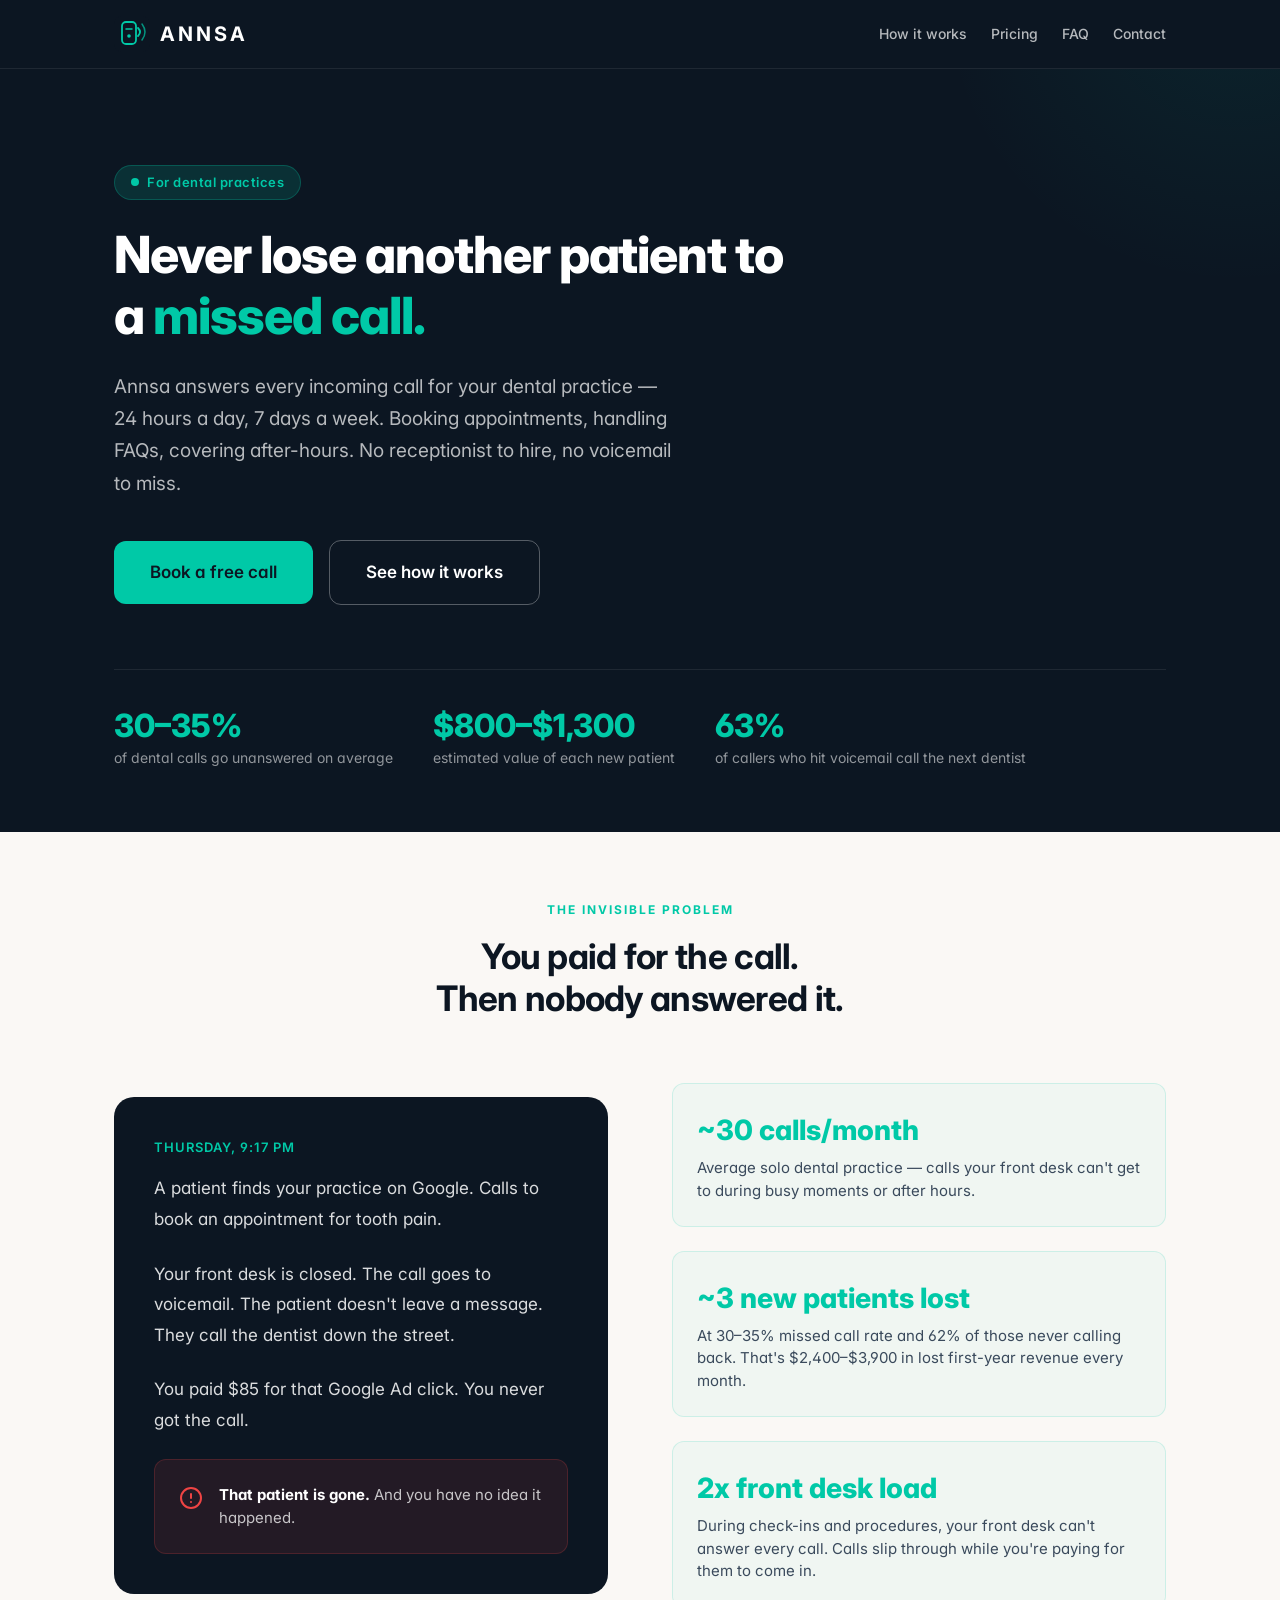
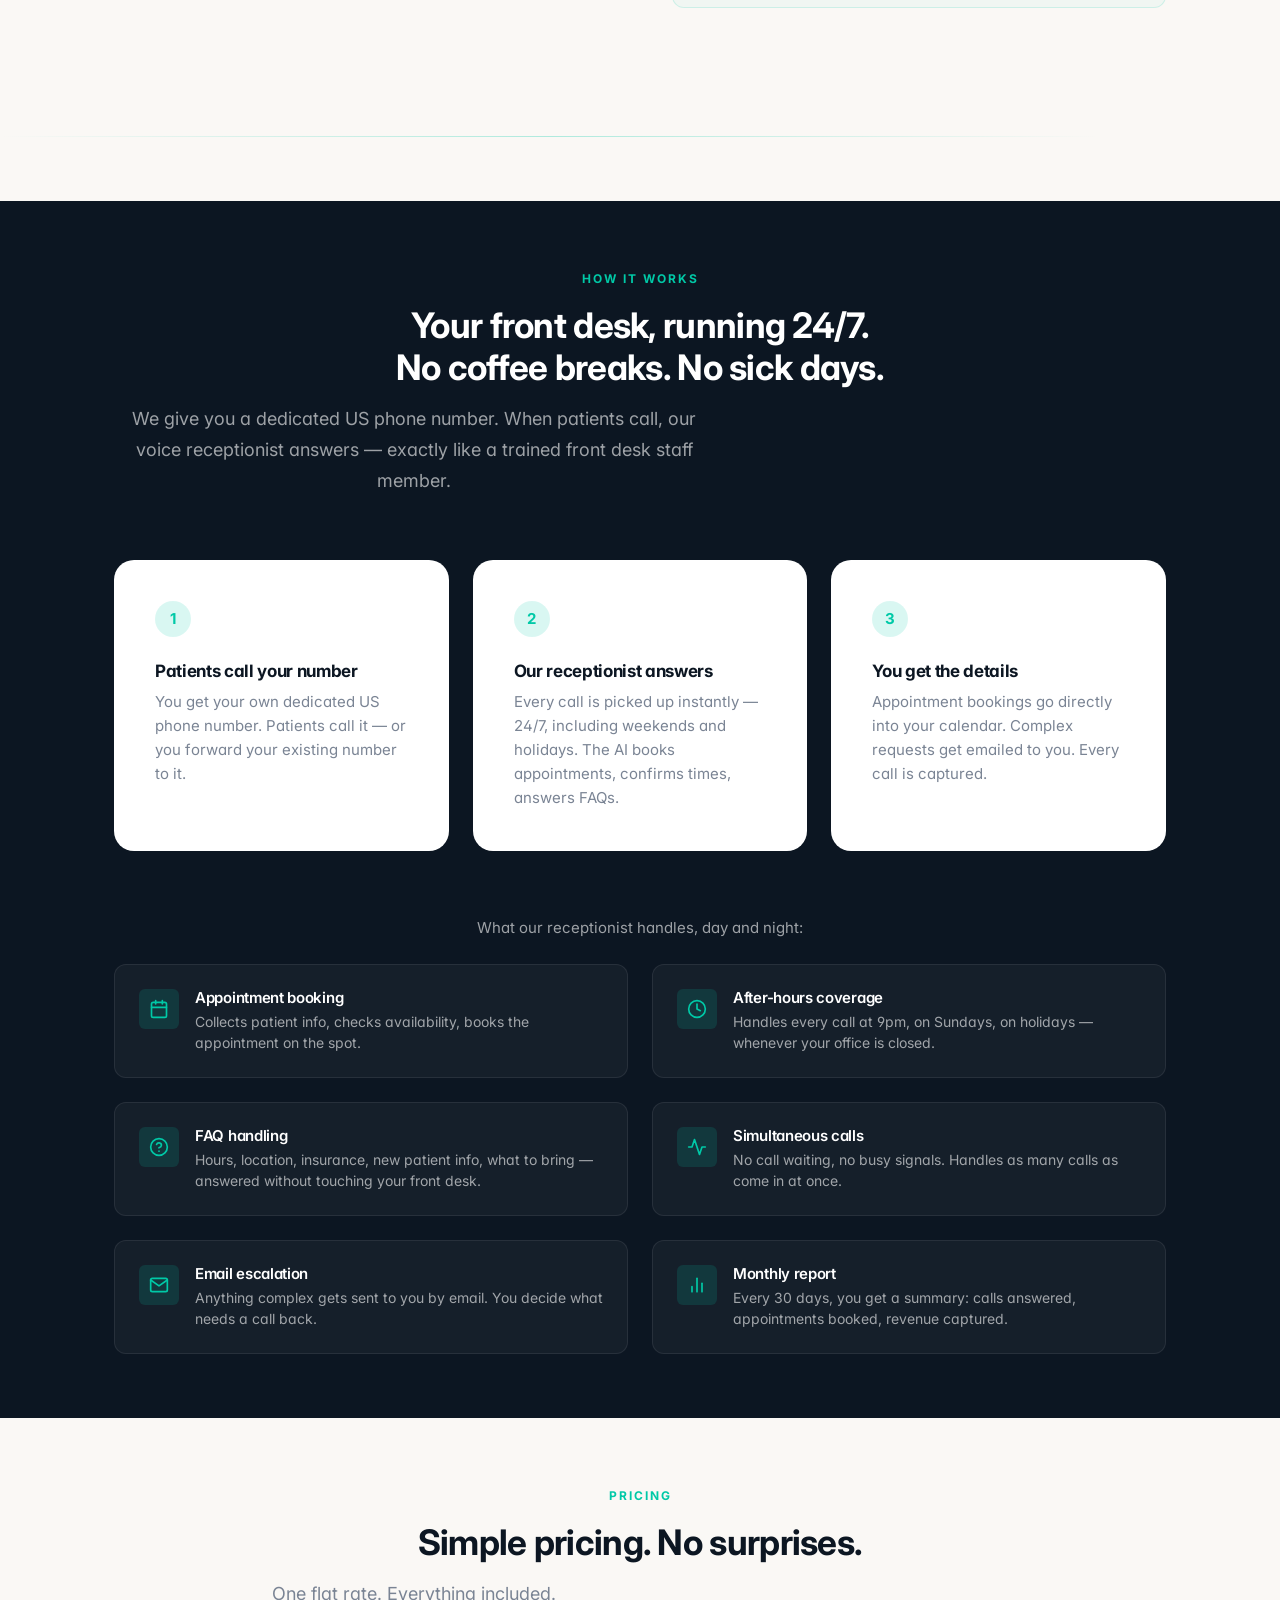
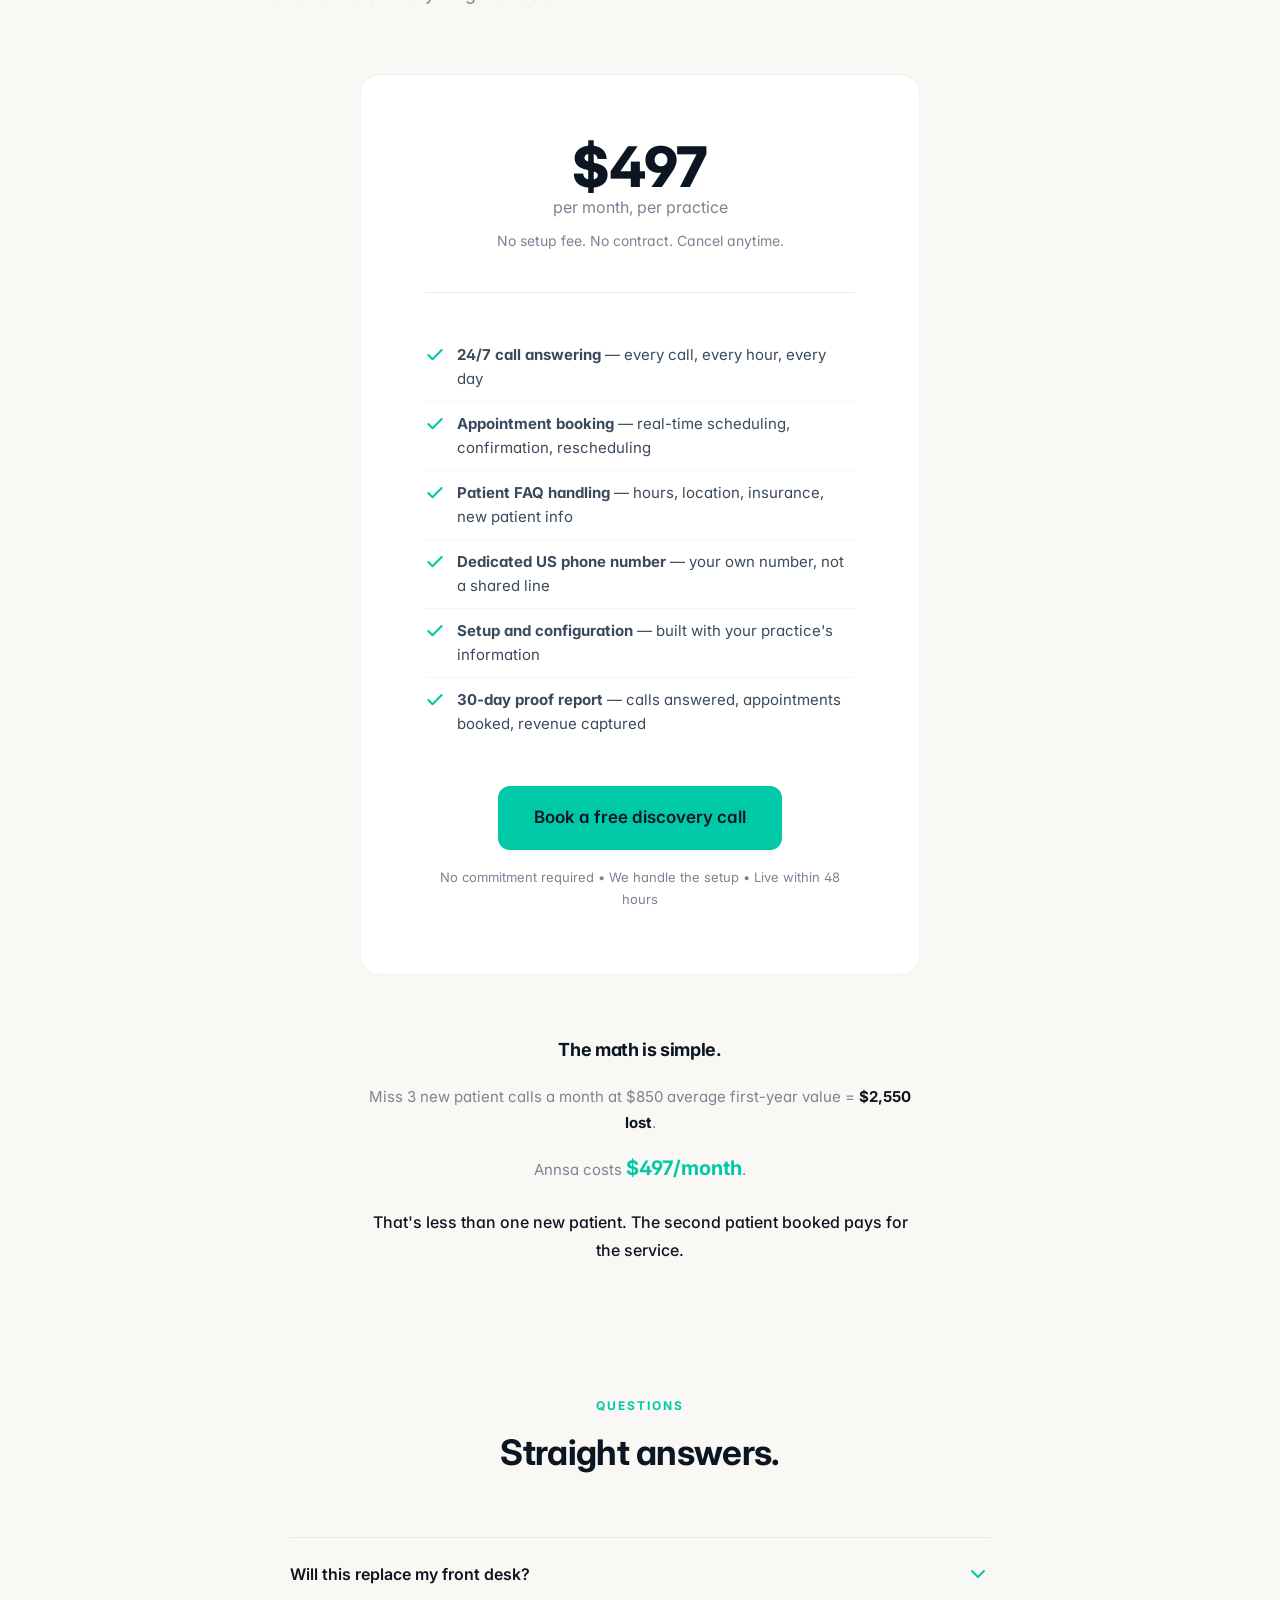
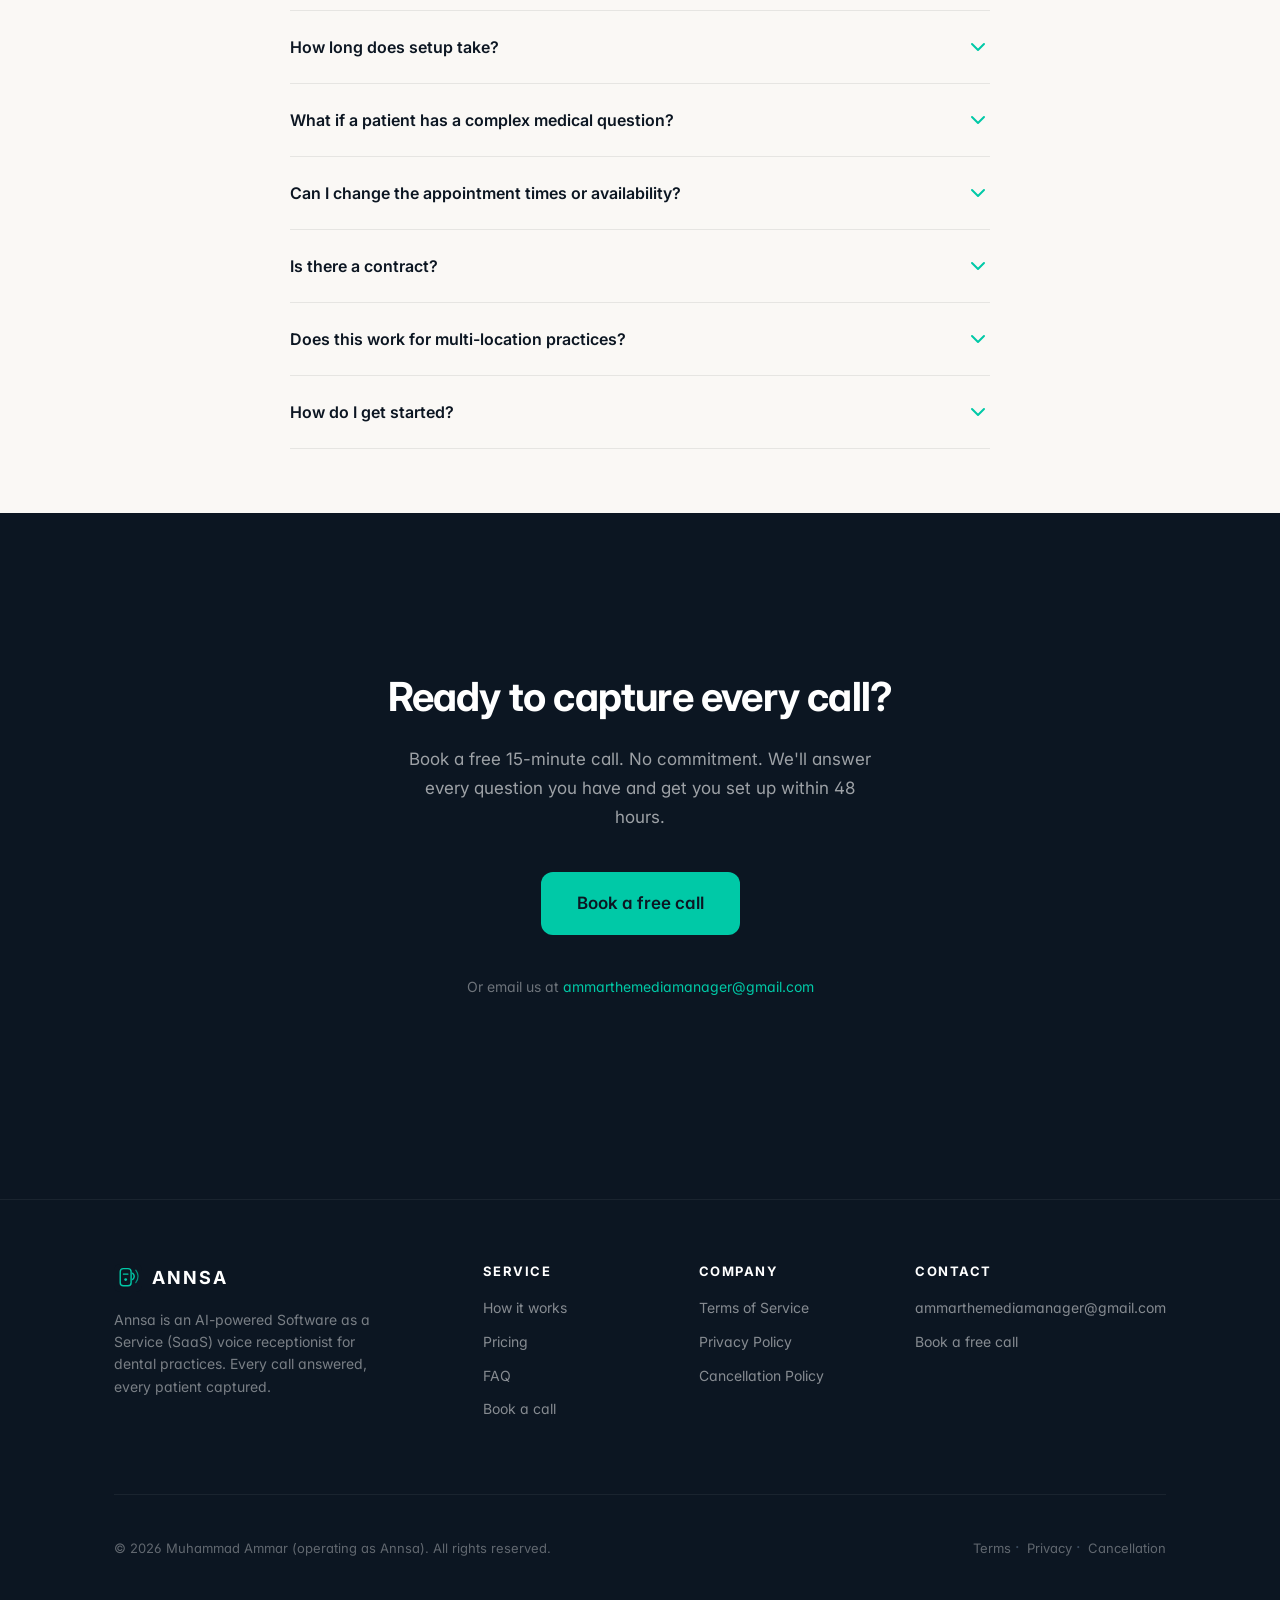
==== commit db645f13: "Add files via upload" ====
--- a/index.html
+++ b/index.html
@@ -54,7 +54,7 @@
           <a href="#how-it-works">How it works</a>
           <a href="#pricing">Pricing</a>
           <a href="#faq">FAQ</a>
-          <a href="mailto:hello@annsa.ai">Contact</a>
+          <a href="mailto:ammarthemediamanager@gmail.com">Contact</a>
         </nav>
       </div>
     </div>
@@ -79,7 +79,7 @@
       </p>
 
       <div class="btn-group">
-        <a href="mailto:hello@annsa.ai" class="btn btn--primary btn--lg">
+        <a href="mailto:ammarthemediamanager@gmail.com" class="btn btn--primary btn--lg">
           Book a free call
         </a>
         <a href="#how-it-works" class="btn btn--outline btn--lg">
@@ -322,7 +322,7 @@
         </ul>
 
         <div class="pricing-card__cta">
-          <a href="mailto:hello@annsa.ai" class="btn btn--primary btn--lg">
+          <a href="mailto:ammarthemediamanager@gmail.com" class="btn btn--primary btn--lg">
             Book a free discovery call
           </a>
           <p class="pricing-friction">
@@ -438,7 +438,7 @@
             </svg>
           </button>
           <div class="faq-item__answer">
-            <p>Send us an email at <a href="mailto:hello@annsa.ai">hello@annsa.ai</a> with your practice name and a good time for a 15-minute call. We'll walk you through how it works and get you set up within 48 hours of payment.</p>
+            <p>Send us an email at <a href="mailto:ammarthemediamanager@gmail.com">ammarthemediamanager@gmail.com</a> with your practice name and a good time for a 15-minute call. We'll walk you through how it works and get you set up within 48 hours of payment.</p>
           </div>
         </div>
       </div>
@@ -454,12 +454,12 @@
         <h2>Ready to capture every call?</h2>
         <p>Book a free 15-minute call. No commitment. We'll answer every question you have and get you set up within 48 hours.</p>
         <div class="btn-group" style="justify-content: center;">
-          <a href="mailto:hello@annsa.ai" class="btn btn--primary btn--lg">
+          <a href="mailto:ammarthemediamanager@gmail.com" class="btn btn--primary btn--lg">
             Book a free call
           </a>
         </div>
         <p style="margin-top: var(--space-lg); font-size: 0.875rem; color: rgba(255,255,255,0.4);">
-          Or email us at <a href="mailto:hello@annsa.ai" style="color: var(--teal);">hello@annsa.ai</a>
+          Or email us at <a href="mailto:ammarthemediamanager@gmail.com" style="color: var(--teal);">ammarthemediamanager@gmail.com</a>
         </p>
       </div>
     </div>
@@ -492,7 +492,7 @@
             <li><a href="#how-it-works">How it works</a></li>
             <li><a href="#pricing">Pricing</a></li>
             <li><a href="#faq">FAQ</a></li>
-            <li><a href="mailto:hello@annsa.ai">Book a call</a></li>
+            <li><a href="mailto:ammarthemediamanager@gmail.com">Book a call</a></li>
           </ul>
         </div>
 
@@ -508,8 +508,8 @@
         <div class="footer-col">
           <h4>Contact</h4>
           <ul>
-            <li><a href="mailto:hello@annsa.ai">hello@annsa.ai</a></li>
-            <li><a href="mailto:hello@annsa.ai">Book a free call</a></li>
+            <li><a href="mailto:ammarthemediamanager@gmail.com">ammarthemediamanager@gmail.com</a></li>
+            <li><a href="mailto:ammarthemediamanager@gmail.com">Book a free call</a></li>
           </ul>
         </div>
       </div>
